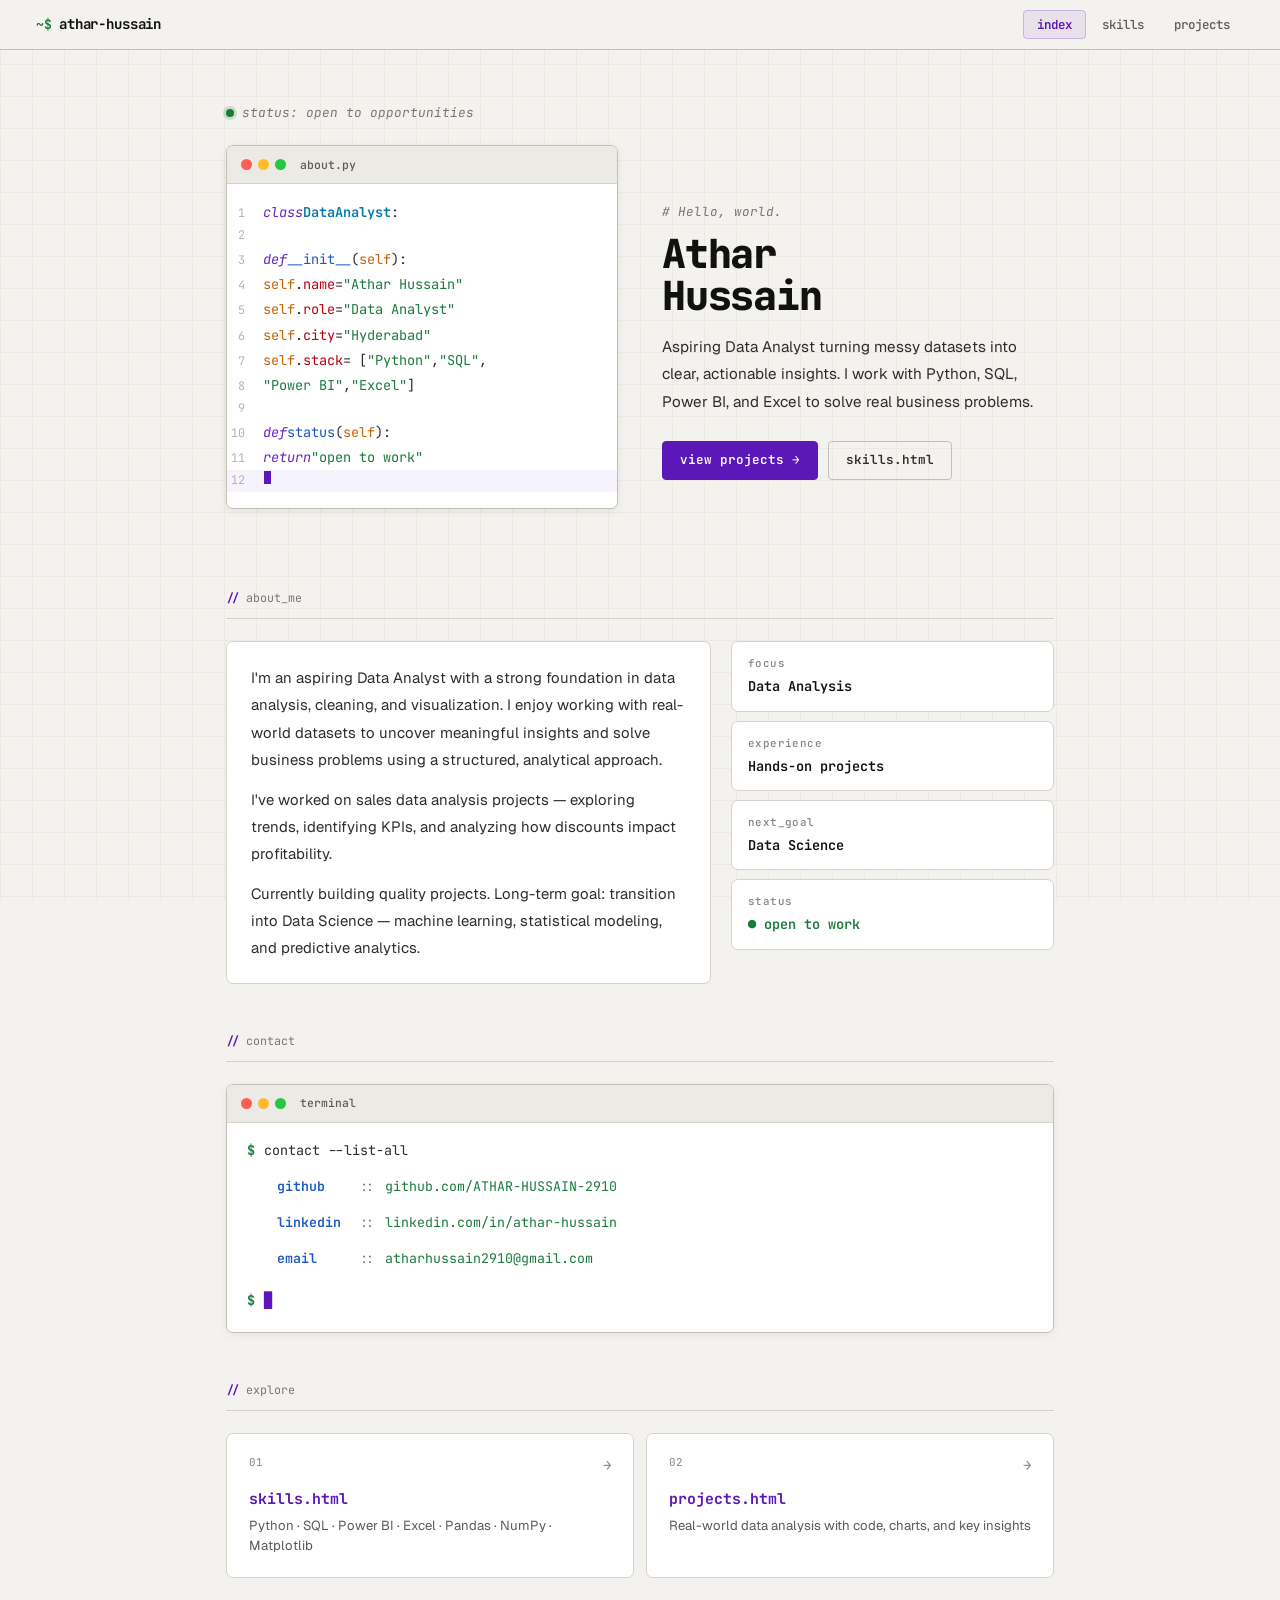
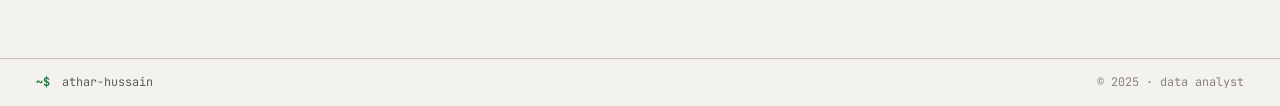
==== index.html @ aadf998a "first commit" ====
<!DOCTYPE html>
<html lang="en">
<head>
    <meta charset="UTF-8">
    <meta name="viewport" content="width=device-width, initial-scale=1.0">
    <title>Athar Hussain | Data Analyst</title>
    <link rel="preconnect" href="https://fonts.googleapis.com">
    <link rel="preconnect" href="https://fonts.gstatic.com" crossorigin>
    <link href="https://fonts.googleapis.com/css2?family=JetBrains+Mono:ital,wght@0,300;0,400;0,500;0,600;0,700;0,800;1,300;1,400;1,500&family=Geist:wght@300;400;500;600&display=swap" rel="stylesheet">
    <link rel="stylesheet" href="style.css">
</head>
<body>

<nav id="main-nav">
    <div class="nav-brand">
        <span class="nav-prompt">~$</span>
        <a href="index.html" class="nav-logo">athar-hussain</a>
    </div>
    <ul id="nav-menu">
        <li><a href="index.html" class="active">index</a></li>
        <li><a href="skills.html">skills</a></li>
        <li><a href="projects.html">projects</a></li>
    </ul>
    <button class="menu-toggle" id="menu-btn" aria-label="Toggle menu">
        <span></span><span></span><span></span>
    </button>
</nav>

<main>
<div class="container">

    <!-- HERO -->
    <section style="margin-bottom:52px;">
        <p class="hero-intro">status: open to opportunities</p>

        <div class="hero-split">

            <!-- Code card -->
            <div class="code-card">
                <div class="cc-bar">
                    <span class="dot r"></span>
                    <span class="dot y"></span>
                    <span class="dot g"></span>
                    <span class="cc-fname">about.py</span>
                </div>
                <div class="cc-body">
                    <div class="cl i0"><span class="ln-num">1</span><span class="kw">class</span> <span class="cls"> DataAnalyst</span><span class="pun">:</span></div>
                    <div class="cl i0"><span class="ln-num">2</span></div>
                    <div class="cl i1"><span class="ln-num">3</span><span class="kw">def</span> <span class="fn"> __init__</span><span class="pun">(</span><span class="num">self</span><span class="pun">):</span></div>
                    <div class="cl i2"><span class="ln-num">4</span><span class="num">self</span><span class="pun">.</span><span class="attr">name</span> <span class="pun">=</span> <span class="str">"Athar Hussain"</span></div>
                    <div class="cl i2"><span class="ln-num">5</span><span class="num">self</span><span class="pun">.</span><span class="attr">role</span> <span class="pun">=</span> <span class="str">"Data Analyst"</span></div>
                    <div class="cl i2"><span class="ln-num">6</span><span class="num">self</span><span class="pun">.</span><span class="attr">city</span> <span class="pun">=</span> <span class="str">"Hyderabad"</span></div>
                    <div class="cl i2"><span class="ln-num">7</span><span class="num">self</span><span class="pun">.</span><span class="attr">stack</span> <span class="pun">= [</span><span class="str">"Python"</span><span class="pun">,</span> <span class="str">"SQL"</span><span class="pun">,</span></div>
                    <div class="cl i3"><span class="ln-num">8</span><span class="str">"Power BI"</span><span class="pun">,</span> <span class="str">"Excel"</span><span class="pun">]</span></div>
                    <div class="cl i0"><span class="ln-num">9</span></div>
                    <div class="cl i1"><span class="ln-num">10</span><span class="kw">def</span> <span class="fn"> status</span><span class="pun">(</span><span class="num">self</span><span class="pun">):</span></div>
                    <div class="cl i2"><span class="ln-num">11</span><span class="kw">return</span> <span class="str">"open to work"</span></div>
                    <div class="cl i2 hi"><span class="ln-num">12</span><span class="cursor"></span></div>
                </div>
            </div>

            <!-- Text side -->
            <div>
                <p class="h-greeting"># Hello, world.</p>
                <h1 class="h-name">Athar<br>Hussain</h1>
                <p class="h-desc">Aspiring Data Analyst turning messy datasets into clear, actionable insights. I work with Python, SQL, Power BI, and Excel to solve real business problems.</p>
                <div class="h-actions">
                    <a href="projects.html" class="btn btn-fill">view projects →</a>
                    <a href="skills.html" class="btn btn-out">skills.html</a>
                </div>
            </div>

        </div>
    </section>

    <!-- ABOUT -->
    <section style="margin-bottom:48px;">
        <div class="sh"><span class="sh-tag">about_me</span></div>
        <div class="about-layout">
            <div class="about-text-block">
                <p>I'm an aspiring Data Analyst with a strong foundation in data analysis, cleaning, and visualization. I enjoy working with real-world datasets to uncover meaningful insights and solve business problems using a structured, analytical approach.</p>
                <p>I've worked on sales data analysis projects — exploring trends, identifying KPIs, and analyzing how discounts impact profitability.</p>
                <p>Currently building quality projects. Long-term goal: transition into Data Science — machine learning, statistical modeling, and predictive analytics.</p>
            </div>
            <div class="stat-col">
                <div class="stat-item">
                    <span class="s-key">focus</span>
                    <span class="s-val">Data Analysis</span>
                </div>
                <div class="stat-item">
                    <span class="s-key">experience</span>
                    <span class="s-val">Hands-on projects</span>
                </div>
                <div class="stat-item">
                    <span class="s-key">next_goal</span>
                    <span class="s-val">Data Science</span>
                </div>
                <div class="stat-item">
                    <span class="s-key">status</span>
                    <span class="s-val s-open">● open to work</span>
                </div>
            </div>
        </div>
    </section>

    <!-- CONTACT -->
    <section style="margin-bottom:48px;">
        <div class="sh"><span class="sh-tag">contact</span></div>
        <div class="term-box">
            <div class="term-bar">
                <span class="dot r"></span>
                <span class="dot y"></span>
                <span class="dot g"></span>
                <span class="term-title">terminal</span>
            </div>
            <div class="term-body">
                <div class="t-row">
                    <span class="tp">$</span>
                    <span class="tc">contact --list-all</span>
                </div>
                <div class="t-out">
                    <a href="https://github.com/ATHAR-HUSSAIN-2910" target="_blank" class="t-link">
                        <span class="tl">github</span>
                        <span class="ts">::</span>
                        <span class="tv">github.com/ATHAR-HUSSAIN-2910</span>
                    </a>
                    <a href="https://www.linkedin.com/in/athar-hussain-139a59351/" target="_blank" class="t-link">
                        <span class="tl">linkedin</span>
                        <span class="ts">::</span>
                        <span class="tv">linkedin.com/in/athar-hussain</span>
                    </a>
                    <a href="mailto:atharhussain2910@gmail.com" class="t-link">
                        <span class="tl">email</span>
                        <span class="ts">::</span>
                        <span class="tv">atharhussain2910@gmail.com</span>
                    </a>
                </div>
                <div class="t-row">
                    <span class="tp">$</span>
                    <span class="t-blink">█</span>
                </div>
            </div>
        </div>
    </section>

    <!-- EXPLORE -->
    <section>
        <div class="sh"><span class="sh-tag">explore</span></div>
        <div class="ex-row">
            <a href="skills.html" class="ex-card">
                <div class="ec-top">
                    <span class="ec-n">01</span>
                    <span class="ec-a">→</span>
                </div>
                <span class="ec-t">skills.html</span>
                <span class="ec-d">Python · SQL · Power BI · Excel · Pandas · NumPy · Matplotlib</span>
            </a>
            <a href="projects.html" class="ex-card">
                <div class="ec-top">
                    <span class="ec-n">02</span>
                    <span class="ec-a">→</span>
                </div>
                <span class="ec-t">projects.html</span>
                <span class="ec-d">Real-world data analysis with code, charts, and key insights</span>
            </a>
        </div>
    </section>

</div>
</main>

<footer>
    <span><span class="fp">~$</span> athar-hussain</span>
    <span class="fr">© 2025 · data analyst</span>
</footer>

<script>
    // Use direct event listeners instead of onclick attribute
    document.getElementById('menu-btn').addEventListener('touchstart', function(e) {
        e.stopPropagation();
        toggleMenu();
    }, { passive: true });

    document.getElementById('menu-btn').addEventListener('click', function(e) {
        e.stopPropagation();
        toggleMenu();
    });

    function toggleMenu() {
        document.getElementById('nav-menu').classList.toggle('open');
    }

    // Close menu when clicking outside
    document.addEventListener('touchstart', function(e) {
        var nav = document.getElementById('main-nav');
        if (!nav.contains(e.target)) {
            document.getElementById('nav-menu').classList.remove('open');
        }
    }, { passive: true });
</script>
</body>
</html>
---- style.css ----
/* ── VARIABLES ──────────────────────────────────────────── */
:root {
    --bg:       #F4F2EE;
    --bg-2:     #ECEAE4;
    --bg-card:  #FFFFFF;
    --border:   #D6D2CA;
    --border-s: #C4BFB6;

    /* Text — much stronger contrast */
    --text:     #111110;
    --text-2:   #2E2D2B;
    --text-3:   #5C5A56;
    --text-dim: #888480;

    /* Syntax — richer, more saturated */
    --kw:       #6923C4;   /* purple  – keywords */
    --fn:       #1A56C4;   /* blue    – functions */
    --cls:      #0077A8;   /* teal    – class names */
    --str:      #1A7A3C;   /* green   – strings */
    --num:      #C4650A;   /* orange  – numbers/self */
    --attr:     #B8000F;   /* red     – attributes */
    --pun:      #2E2D2B;   /* near-black – punctuation */
    --cmt:      #7A7673;   /* medium grey – comments */
    --ln:       #B8B4AE;   /* line numbers */

    --accent:   #5B17B8;
    --accent-2: #1A56C4;
    --green:    #1A7A3C;

    --mono: 'JetBrains Mono', 'Fira Code', monospace;
    --sans: 'Geist', system-ui, sans-serif;

    --r:  7px;
    --r2: 4px;
    --t:  0.18s ease;
}

/* ── RESET ──────────────────────────────────────────────── */
*, *::before, *::after { margin:0; padding:0; box-sizing:border-box; }
html { scroll-behavior:smooth; }

body {
    font-family: var(--mono);
    background: var(--bg);
    color: var(--text);
    font-size: 14px;
    line-height: 1.65;
    -webkit-font-smoothing: antialiased;
}

/* subtle grid background */
body::before {
    content: '';
    position: fixed; inset: 0;
    background-image:
        linear-gradient(var(--border) 1px, transparent 1px),
        linear-gradient(90deg, var(--border) 1px, transparent 1px);
    background-size: 32px 32px;
    opacity: 0.28;
    pointer-events: none; z-index: 0;
}

main { position: relative; z-index: 0; }
nav  { position: sticky; top: 0; z-index: 999; }
footer { position: relative; z-index: 1; }

/* ── NAV ────────────────────────────────────────────────── */
nav {
    display: flex; align-items: center; justify-content: space-between;
    padding: 0 36px; height: 50px;
    background: rgba(244,242,238,0.94);
    backdrop-filter: blur(14px);
    border-bottom: 1px solid var(--border-s);
}

.nav-brand { display:flex; align-items:center; gap:7px; }

.nav-prompt {
    font-family: var(--mono);
    font-size: 0.82rem; font-weight: 600;
    color: var(--green);
}

.nav-logo {
    font-family: var(--mono);
    font-size: 0.88rem; font-weight: 700;
    color: var(--text); text-decoration: none;
    letter-spacing: -0.01em;
}

nav ul { display:flex; list-style:none; gap:2px; }

nav ul li a {
    font-family: var(--mono);
    font-size: 0.78rem; font-weight: 500;
    color: var(--text-3);
    text-decoration: none;
    padding: 5px 13px;
    border-radius: var(--r2);
    border: 1px solid transparent;
    transition: var(--t);
}

nav ul li a:hover {
    color: var(--text);
    background: var(--bg-2);
    border-color: var(--border);
}

nav ul li a.active {
    color: var(--accent);
    background: rgba(91,23,184,0.08);
    border-color: rgba(91,23,184,0.22);
    font-weight: 600;
}

.menu-toggle {
    display: none;
    flex-direction: column;
    gap: 4px;
    cursor: pointer;
    padding: 8px;
    z-index: 1000;
    position: relative;
    -webkit-tap-highlight-color: transparent;
    background: none;
    border: none;
    outline: none;
}
.menu-toggle span { display:block; width:20px; height:1.5px; background:var(--text-2); border-radius:2px; }

/* ── LAYOUT ─────────────────────────────────────────────── */
.container { max-width: 900px; margin:0 auto; padding: 52px 36px 80px; position: relative; z-index: 0; }

/* ── SYNTAX ─────────────────────────────────────────────── */
.kw   { color:var(--kw);  font-style:italic; }
.fn   { color:var(--fn);  }
.cls  { color:var(--cls); font-weight:600; }
.str  { color:var(--str); }
.num  { color:var(--num); }
.attr { color:var(--attr); }
.pun  { color:var(--pun); }
.cmt  { color:var(--cmt); font-style:italic; }
.hash { color:var(--cmt); }

.hero-intro {
    font-size: 0.8rem; color: var(--cmt);
    font-style: italic; margin-bottom: 22px;
    display: flex; align-items: center; gap: 8px;
}

.hero-intro::before {
    content: '';
    display: inline-block; width: 8px; height: 8px;
    border-radius: 50%; background: var(--green);
    box-shadow: 0 0 0 3px rgba(26,122,60,0.18);
    animation: pulse 2s ease infinite;
}

@keyframes pulse {
    0%,100% { box-shadow: 0 0 0 3px rgba(26,122,60,0.18); }
    50%      { box-shadow: 0 0 0 6px rgba(26,122,60,0.06); }
}

/* macOS-style code card */
.code-card {
    background: var(--bg-card);
    border: 1px solid var(--border-s);
    border-radius: var(--r);
    overflow: hidden;
    margin-bottom: 28px;
    box-shadow: 0 2px 8px rgba(0,0,0,0.07);
    max-width: 100%;
    min-width: 0;
    position: relative;
    z-index: 0;
}

.cc-bar {
    display: flex; align-items: center; gap: 6px;
    padding: 9px 14px;
    background: var(--bg-2);
    border-bottom: 1px solid var(--border);
}

.dot { width:11px; height:11px; border-radius:50%; }
.dot.r { background:#FF5F56; }
.dot.y { background:#FFBD2D; }
.dot.g { background:#26C840; }

.cc-fname {
    font-size: 0.72rem; color: var(--text-3);
    margin-left: 8px; font-weight: 500;
}

.cc-body {
    padding: 16px 0;
    font-size: 0.85rem;
    line-height: 1.85;
    overflow: hidden; /* clips any stray overflow, never pushes width */
}

.cl {
    display: flex; align-items: baseline;
    padding: 0 16px 0 0;
    white-space: nowrap; /* desktop: single line */
    overflow: hidden;    /* never pushes parent wider */
}

/* CSS-based indentation — no &nbsp; needed */
.cl.i0 { padding-left: 0; }
.cl.i1 > *:not(.ln-num):first-of-type { margin-left: 16px; }
.cl.i2 > *:not(.ln-num):first-of-type { margin-left: 32px; }
.cl.i3 > *:not(.ln-num):first-of-type { margin-left: 48px; }

.cl:hover { background: rgba(91,23,184,0.03); }
.cl.hi    { background: rgba(91,23,184,0.05); }

.ln-num {
    display: inline-block;
    width: 36px; text-align: right;
    color: var(--ln); font-size: 0.74rem;
    user-select: none; padding-right: 18px;
    flex-shrink: 0;
}

.cursor {
    display:inline-block; width:7px; height:13px;
    background: var(--accent);
    animation: blink 1.1s step-end infinite;
    vertical-align: middle; margin-left: 1px;
}

@keyframes blink { 0%,100%{opacity:1;} 50%{opacity:0;} }

/* hero right text */
.hero-split {
    display: grid;
    grid-template-columns: 1fr 1fr;
    gap: 44px; align-items: center;
    margin-bottom: 0;
}

.h-greeting {
    font-size: 0.79rem; color: var(--cmt);
    margin-bottom: 10px; font-style: italic;
}

.h-name {
    font-family: var(--mono);
    font-size: 2.5rem; font-weight: 800;
    line-height: 1.05; letter-spacing: -0.03em;
    color: var(--text);
    margin-bottom: 16px;
}

.h-desc {
    font-family: var(--sans);
    font-size: 0.95rem; color: var(--text-2);
    line-height: 1.8; margin-bottom: 26px;
    font-weight: 400;
}

.h-actions { display:flex; gap:10px; flex-wrap:wrap; }

.btn {
    font-family: var(--mono);
    font-size: 0.79rem; font-weight: 600;
    padding: 8px 17px;
    border-radius: var(--r2);
    text-decoration: none;
    border: 1px solid;
    transition: var(--t);
    display:inline-block;
}

.btn-fill {
    background: var(--accent); color:#fff;
    border-color: var(--accent);
}
.btn-fill:hover { background:#4A10A0; border-color:#4A10A0; }

.btn-out {
    background: transparent; color: var(--text-2);
    border-color: var(--border-s);
}
.btn-out:hover { background: var(--bg-2); border-color: var(--border-s); color: var(--text); }

/* ── SECTION HEAD ───────────────────────────────────────── */
.sh { margin-bottom: 22px; border-bottom: 1px solid var(--border); padding-bottom: 10px; }
.sh-tag {
    font-size: 0.73rem; color: var(--cmt);
    display: flex; align-items: center; gap: 6px;
}
.sh-tag::before { content:'//'; color: var(--accent); font-weight: 700; }

/* ── ABOUT ──────────────────────────────────────────────── */
.about-layout {
    display: grid; grid-template-columns: 1.5fr 1fr;
    gap: 20px; align-items: start;
}

.about-text-block {
    background: var(--bg-card);
    border: 1px solid var(--border);
    border-radius: var(--r);
    padding: 22px 24px;
}

.about-text-block p {
    font-family: var(--sans);
    font-size: 0.93rem; color: var(--text-2);
    line-height: 1.82; margin-bottom: 13px;
    font-weight: 400;
}
.about-text-block p:last-child { margin-bottom: 0; }

.stat-col { display:flex; flex-direction:column; gap:9px; }

.stat-item {
    background: var(--bg-card);
    border: 1px solid var(--border);
    border-radius: var(--r);
    padding: 13px 16px;
    display: flex; flex-direction: column; gap: 2px;
}

.s-key {
    font-size: 0.68rem; color: var(--text-dim);
    font-weight: 500; letter-spacing: 0.04em;
}

.s-val {
    font-family: var(--mono);
    font-size: 0.85rem; color: var(--text); font-weight: 600;
}

.s-open { color: var(--green) !important; }

/* ── TERMINAL / CONTACT ─────────────────────────────────── */
.term-box {
    background: var(--bg-card);
    border: 1px solid var(--border-s);
    border-radius: var(--r);
    overflow: hidden;
    max-width: 100%;
    box-shadow: 0 2px 8px rgba(0,0,0,0.06);
}

.term-bar {
    display:flex; align-items:center; gap:6px;
    padding: 9px 14px;
    background: var(--bg-2);
    border-bottom: 1px solid var(--border);
}

.term-title { font-size:0.71rem; color:var(--text-3); margin-left:8px; font-weight:500; }

.term-body { padding: 16px 20px; }

.t-row {
    display:flex; align-items:center; gap:9px;
    font-size: 0.84rem; margin-bottom: 5px;
}

.tp { color:var(--green); font-weight:700; }
.tc { color:var(--text-2); }

.t-out {
    margin: 10px 0 14px 22px;
    display: flex; flex-direction:column; gap:4px;
}

.t-link {
    display: flex; align-items: center; gap: 10px;
    text-decoration: none; color: var(--text-2);
    padding: 5px 8px; border-radius: var(--r2);
    font-size: 0.83rem; transition: var(--t);
}
.t-link:hover { background: rgba(91,23,184,0.06); }

.tl  { color: var(--fn); font-weight: 600; min-width: 72px; }
.ts  { color: var(--text-dim); }
.tv  { color: var(--str); }
.t-link:hover .tv { color: var(--accent); text-decoration: underline; }

.t-blink { color:var(--accent); animation: blink 1.1s step-end infinite; font-weight:700; }

/* ── EXPLORE CARDS ──────────────────────────────────────── */
.ex-row { display:grid; grid-template-columns:1fr 1fr; gap:12px; }

.ex-card {
    display:flex; flex-direction:column; gap:5px;
    padding: 20px 22px;
    background: var(--bg-card);
    border: 1px solid var(--border);
    border-radius: var(--r);
    text-decoration: none; color: var(--text);
    transition: var(--t);
}

.ex-card:hover {
    border-color: rgba(91,23,184,0.4);
    background: rgba(91,23,184,0.03);
    box-shadow: 0 2px 8px rgba(91,23,184,0.08);
}

.ec-top { display:flex; justify-content:space-between; margin-bottom:4px; }
.ec-n { font-size:0.68rem; color:var(--text-dim); }
.ec-a { font-size:0.88rem; color:var(--text-dim); transition:var(--t); }
.ex-card:hover .ec-a { color:var(--accent); transform:translateX(3px); display:inline-block; }
.ec-t { font-family:var(--mono); font-size:0.93rem; font-weight:700; color:var(--accent); }
.ec-d { font-family:var(--sans); font-size:0.82rem; color:var(--text-3); line-height:1.55; }

/* ── PAGE HEADER ────────────────────────────────────────── */
.ph { margin-bottom: 0; }

.ph-pre {
    font-size:0.78rem; color:var(--cmt);
    margin-bottom: 10px; font-style:italic;
}

.ph-title {
    font-family:var(--mono);
    font-size:1.9rem; font-weight:800;
    letter-spacing:-0.025em; color:var(--text);
    margin-bottom: 8px;
}

.ph-sub {
    font-family:var(--sans);
    font-size:0.93rem; color:var(--text-2);
    line-height:1.72; max-width:500px; font-weight:400;
}

/* ── SKILLS ─────────────────────────────────────────────── */
.sg { margin-bottom: 32px; }

.sg-label {
    font-size:0.73rem; color:var(--cmt);
    font-style:italic; margin-bottom:12px;
    padding-left:2px;
}

.sk-grid { display:grid; grid-template-columns:1fr 1fr; gap:11px; }

.sk-card {
    background: var(--bg-card);
    border: 1px solid var(--border);
    border-radius: var(--r);
    padding: 19px 21px;
    transition: var(--t);
    border-left: 3px solid transparent;
}

.sk-card:hover {
    border-left-color: var(--accent);
    box-shadow: 0 2px 10px rgba(0,0,0,0.07);
}

.sk-head {
    display:flex; align-items:center;
    justify-content:space-between; margin-bottom:9px;
}

.sk-name {
    font-family:var(--mono);
    font-size:0.94rem; font-weight:700; color:var(--text);
}

.sk-badge {
    font-family:var(--mono); font-size:0.63rem;
    padding: 2px 8px; border-radius: 3px;
    background: rgba(91,23,184,0.08);
    color: var(--accent);
    border: 1px solid rgba(91,23,184,0.18);
    font-weight:600;
}

.sk-desc {
    font-family:var(--sans);
    font-size:0.86rem; color:var(--text-2);
    line-height:1.75; margin-bottom:14px; font-weight:400;
}

.sk-bar-row {
    display:flex; align-items:center; gap:9px; margin-bottom:10px;
}

.sk-bar-bg {
    flex:1; height:3px;
    background: var(--bg-2); border-radius:2px; overflow:hidden;
    border: 1px solid var(--border);
}

.sk-bar-fill {
    height:100%; width:0;
    background: var(--accent); border-radius:2px;
    transition: width 1.1s cubic-bezier(.4,0,.2,1);
}

.sk-bar-fill.go { width: var(--w); }

.sk-pct {
    font-family:var(--mono); font-size:0.7rem;
    color:var(--text-3); min-width:28px; font-weight:600;
}

.sk-tags { display:flex; flex-wrap:wrap; gap:5px; }

.sk-tag {
    font-family:var(--mono); font-size:0.67rem;
    color:var(--text-3); padding: 2px 8px;
    border: 1px solid var(--border); border-radius:3px;
    background:var(--bg-2);
}

/* ── PROJECT CARD ───────────────────────────────────────── */
.pj-card {
    background: var(--bg-card);
    border: 1px solid var(--border-s);
    border-radius: var(--r);
    overflow: hidden; margin-bottom:18px;
}

.pj-top {
    padding: 26px 28px 20px;
    border-bottom: 1px solid var(--border);
}

.pj-meta {
    display:flex; align-items:center; gap:9px; margin-bottom:10px;
}

.pj-num { font-size:0.68rem; color:var(--text-dim); letter-spacing:.08em; }

.pj-badge {
    font-family:var(--mono); font-size:0.62rem; font-weight:600;
    padding: 2px 8px; border-radius:3px;
    background: rgba(26,122,60,0.1); color:var(--green);
    border: 1px solid rgba(26,122,60,0.22);
}

.pj-badge.soon {
    background: var(--bg-2); color:var(--text-dim);
    border-color: var(--border);
}

.pj-title {
    font-family:var(--mono);
    font-size:1.5rem; font-weight:800;
    color:var(--text); letter-spacing:-0.02em;
    margin-bottom:14px;
}

.pj-ext { color:var(--cmt); font-weight:400; }

.pj-tags { display:flex; flex-wrap:wrap; gap:6px; }

.pj-tag {
    font-family:var(--mono); font-size:0.7rem;
    color:var(--text-2); padding:3px 10px;
    border:1px solid var(--border); border-radius:3px;
    background:var(--bg-2); font-weight:500;
}

.pj-body { padding: 0 28px 26px; }

.pj-sec { padding-top:22px; }

.pj-sec-lbl {
    display:block; font-family:var(--mono);
    font-size:0.73rem; color:var(--cmt);
    margin-bottom:9px; font-style:italic;
}

.pj-sec > p {
    font-family:var(--sans);
    font-size:0.91rem; color:var(--text-2);
    line-height:1.82; font-weight:400;
}

/* insights dict */
.dict-block {
    background: var(--bg-2);
    border: 1px solid var(--border);
    border-radius: var(--r2);
    padding: 13px 17px;
    font-family:var(--mono); font-size:0.82rem; line-height:2;
}

.di { display:block; }
.di.ind { padding-left:20px; }

.gh-btn {
    display:inline-flex; align-items:center; gap:8px;
    font-family:var(--mono); font-size:0.8rem; font-weight:700;
    padding:9px 17px;
    background:var(--text); color:var(--bg);
    text-decoration:none; border-radius:var(--r2);
    transition:var(--t); border:1px solid var(--text);
}
.gh-btn:hover { background:var(--accent); border-color:var(--accent); }

/* screenshots */
.shots {
    display: grid;
    grid-template-columns: repeat(3, 1fr);
    gap: 11px;
}

.shot {
    border:1px solid var(--border); border-radius:var(--r2);
    overflow:hidden; background:var(--bg-card);
    transition: var(--t);
}
.shot:hover { box-shadow: 0 3px 12px rgba(0,0,0,0.09); border-color: var(--border-s); }

.shot-img-wrap {
    width:100%; aspect-ratio:4/3;
    background:var(--bg-2); overflow:hidden;
}

.shot-img-wrap img {
    width:100%; height:100%; object-fit:cover;
    transition: transform 0.4s ease;
}
.shot:hover .shot-img-wrap img { transform:scale(1.04); }

.shot-cap { padding:9px 11px; border-top:1px solid var(--border); }

.shot-name {
    display:block; font-family:var(--mono);
    font-size:0.7rem; color:var(--fn); margin-bottom:2px; font-weight:600;
}

.shot-txt {
    display:block; font-family:var(--sans);
    font-size:0.78rem; color:var(--text-3); line-height:1.5;
}

/* upcoming */
.up-block {
    background:var(--bg-card); border:1px solid var(--border);
    border-radius:var(--r); padding:20px 24px;
}

.up-lbl {
    display:block; font-family:var(--mono);
    font-size:0.73rem; color:var(--cmt);
    font-style:italic; margin-bottom:12px;
}

.up-row {
    display:flex; align-items:center; gap:16px;
    font-family:var(--mono); font-size:0.83rem;
    padding:9px 0; border-bottom:1px solid var(--border);
}
.up-row:last-child { border-bottom:none; }

.ur-n { color:var(--text-dim); font-size:0.69rem; min-width:20px; }
.ur-t { color:var(--text-2); flex:1; font-weight:600; }
.ur-s { color:var(--cmt); font-size:0.73rem; font-style:italic; }

/* ── FOOTER ─────────────────────────────────────────────── */
footer {
    border-top:1px solid var(--border-s);
    padding:14px 36px;
    display:flex; justify-content:space-between; align-items:center;
    font-family:var(--mono); font-size:0.74rem; color:var(--text-3);
    position:relative; z-index:1;
}

.fp { color:var(--green); margin-right:5px; font-weight:700; }
.fr { color:var(--text-dim); }

/* ── RESPONSIVE BREAKPOINTS ─────────────────────────────── */

/* ── TABLET (740px – 900px) ─────────────────────────────── */
@media (max-width: 900px) {
    .h-name { font-size: 2.2rem; }
    .shots { grid-template-columns: repeat(2, 1fr); }
    .sk-grid { grid-template-columns: repeat(2, 1fr); }
    .about-layout { gap: 14px; }
}

/* ── MOBILE (≤ 740px) ───────────────────────────────────── */
@media (max-width: 740px) {
    nav { padding: 0 16px; }
    .menu-toggle { display: flex; }

    nav ul {
        display: none;
        position: absolute; top: 50px; left: 0; right: 0;
        flex-direction: column;
        background: rgba(244,242,238,0.98);
        backdrop-filter: blur(12px);
        border-bottom: 1px solid var(--border-s);
        padding: 10px 16px; gap: 3px;
        z-index: 200;
    }
    nav ul.open { display: flex; }
    nav ul li a { display: block; padding: 8px 12px; }

    .container { padding: 28px 16px 56px; }

    .hero-split {
        grid-template-columns: 1fr;
        gap: 22px;
    }

    .cc-body   { font-size: 0.76rem; }
    .ln-num    { width: 28px; padding-right: 12px; font-size: 0.68rem; }

    .h-name    { font-size: 1.9rem; }
    .h-desc    { font-size: 0.88rem; }
    .h-actions { flex-direction: column; gap: 8px; }
    .btn       { text-align: center; }

    .about-layout { grid-template-columns: 1fr; }
    .stat-col  { flex-direction: row; flex-wrap: wrap; gap: 8px; }
    .stat-item { flex: 1; min-width: 140px; }

    .t-link    { flex-wrap: wrap; gap: 4px; }
    .tl        { min-width: unset; }
    .tv        { word-break: break-all; font-size: 0.78rem; }

    .ex-row    { grid-template-columns: 1fr; }
    .sk-grid   { grid-template-columns: 1fr; }
    .shots     { grid-template-columns: 1fr; }

    .pj-top,
    .pj-body   { padding-left: 16px; padding-right: 16px; }
    .pj-title  { font-size: 1.25rem; }
    .dict-block { font-size: 0.76rem; overflow-x: auto; }

    .up-row    { flex-wrap: wrap; gap: 6px; }
    .ur-s      { width: 100%; padding-left: 28px; }

    .ph-title  { font-size: 1.6rem; }

    footer {
        flex-direction: column;
        gap: 4px;
        text-align: center;
        padding: 12px 16px;
    }
}

/* ── SMALL PHONES (≤ 400px) ─────────────────────────────── */
@media (max-width: 400px) {
    .h-name    { font-size: 1.6rem; }
    .cc-body   { font-size: 0.7rem; }
    .stat-item { min-width: 100%; }
    .ph-title  { font-size: 1.4rem; }
    .pj-title  { font-size: 1.1rem; }
}
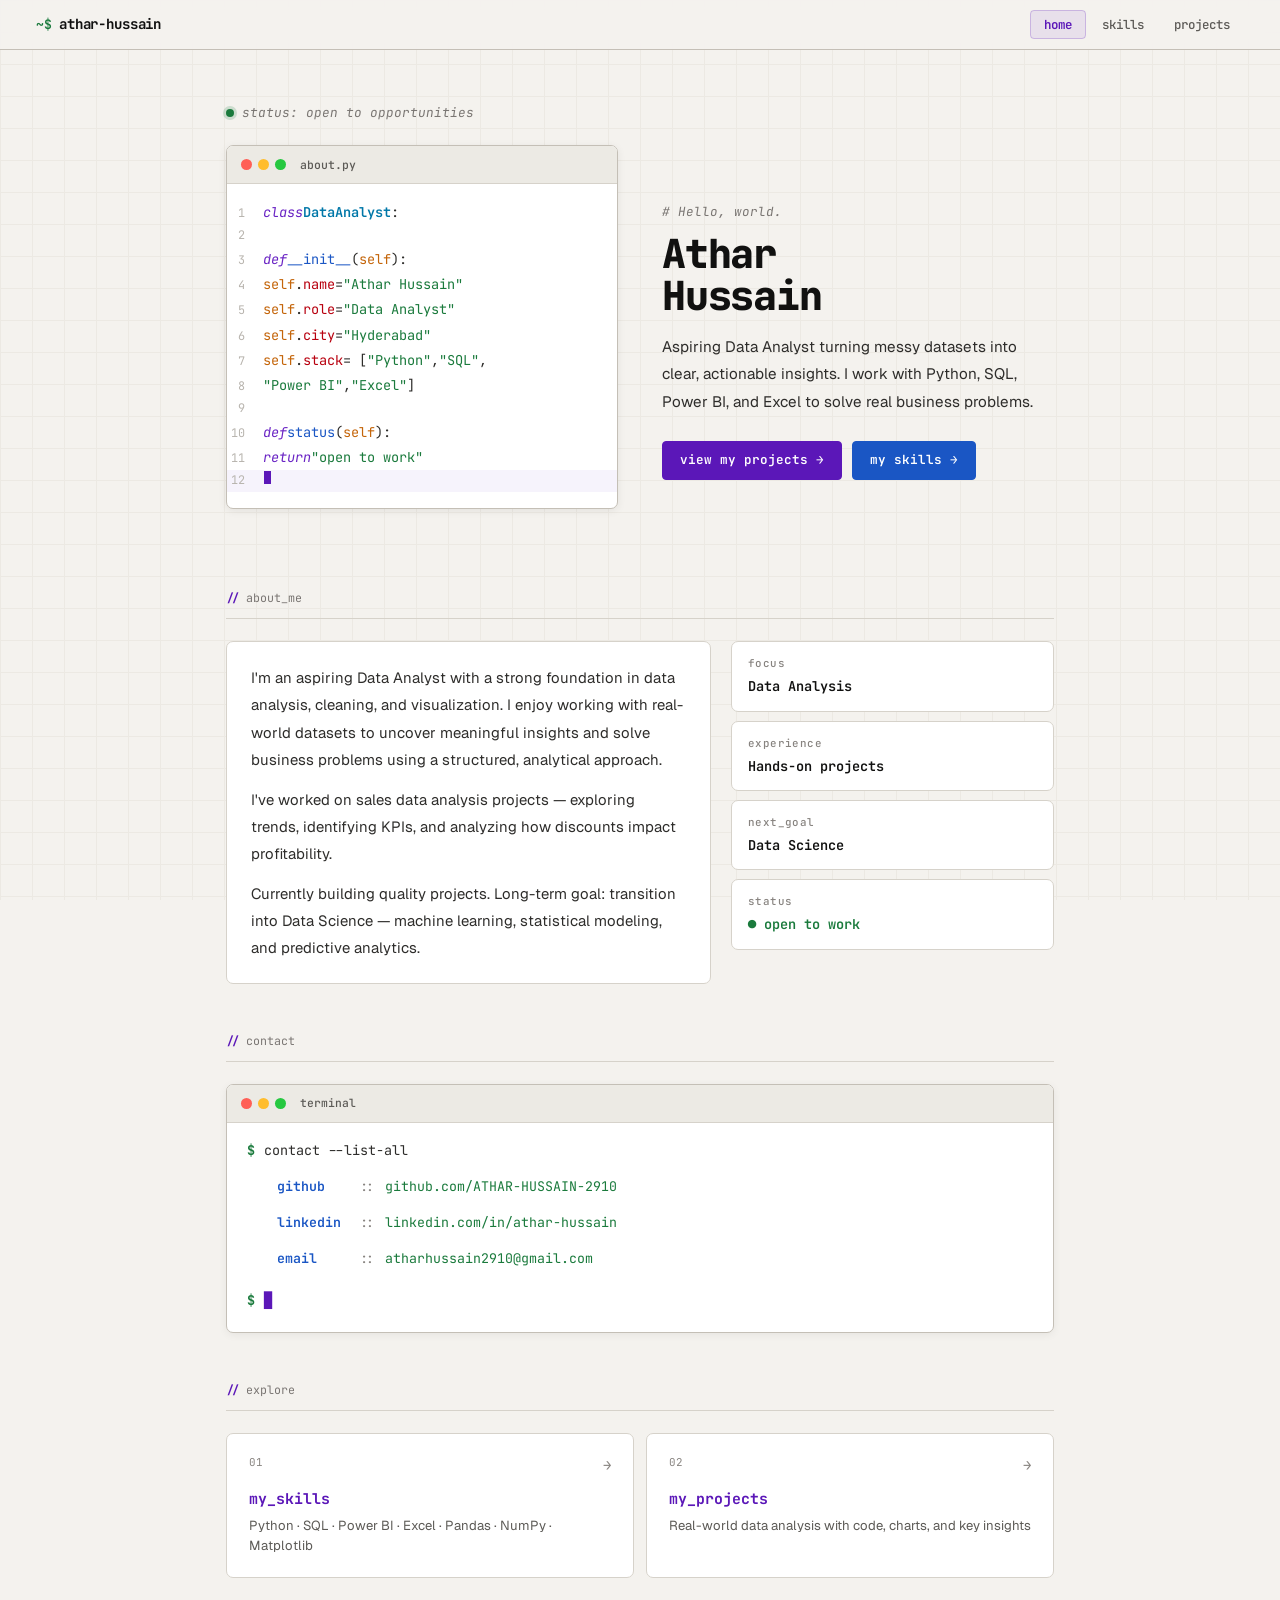
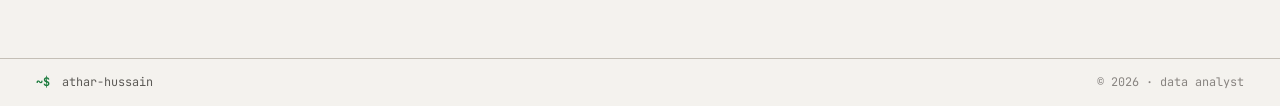
==== commit af509a94: "updated html and css" ====
--- a/index.html
+++ b/index.html
@@ -17,7 +17,7 @@
         <a href="index.html" class="nav-logo">athar-hussain</a>
     </div>
     <ul id="nav-menu">
-        <li><a href="index.html" class="active">index</a></li>
+        <li><a href="index.html" class="active">home</a></li>
         <li><a href="skills.html">skills</a></li>
         <li><a href="projects.html">projects</a></li>
     </ul>
@@ -29,13 +29,9 @@
 <main>
 <div class="container">
 
-    <!-- HERO -->
     <section style="margin-bottom:52px;">
         <p class="hero-intro">status: open to opportunities</p>
-
         <div class="hero-split">
-
-            <!-- Code card -->
             <div class="code-card">
                 <div class="cc-bar">
                     <span class="dot r"></span>
@@ -44,43 +40,39 @@
                     <span class="cc-fname">about.py</span>
                 </div>
                 <div class="cc-body">
-                    <div class="cl i0"><span class="ln-num">1</span><span class="kw">class</span> <span class="cls"> DataAnalyst</span><span class="pun">:</span></div>
+                    <div class="cl i0"><span class="ln-num">1</span><span class="kw">class</span><span class="cls"> DataAnalyst</span><span class="pun">:</span></div>
                     <div class="cl i0"><span class="ln-num">2</span></div>
-                    <div class="cl i1"><span class="ln-num">3</span><span class="kw">def</span> <span class="fn"> __init__</span><span class="pun">(</span><span class="num">self</span><span class="pun">):</span></div>
+                    <div class="cl i1"><span class="ln-num">3</span><span class="kw">def</span><span class="fn"> __init__</span><span class="pun">(</span><span class="num">self</span><span class="pun">):</span></div>
                     <div class="cl i2"><span class="ln-num">4</span><span class="num">self</span><span class="pun">.</span><span class="attr">name</span> <span class="pun">=</span> <span class="str">"Athar Hussain"</span></div>
                     <div class="cl i2"><span class="ln-num">5</span><span class="num">self</span><span class="pun">.</span><span class="attr">role</span> <span class="pun">=</span> <span class="str">"Data Analyst"</span></div>
                     <div class="cl i2"><span class="ln-num">6</span><span class="num">self</span><span class="pun">.</span><span class="attr">city</span> <span class="pun">=</span> <span class="str">"Hyderabad"</span></div>
                     <div class="cl i2"><span class="ln-num">7</span><span class="num">self</span><span class="pun">.</span><span class="attr">stack</span> <span class="pun">= [</span><span class="str">"Python"</span><span class="pun">,</span> <span class="str">"SQL"</span><span class="pun">,</span></div>
                     <div class="cl i3"><span class="ln-num">8</span><span class="str">"Power BI"</span><span class="pun">,</span> <span class="str">"Excel"</span><span class="pun">]</span></div>
                     <div class="cl i0"><span class="ln-num">9</span></div>
-                    <div class="cl i1"><span class="ln-num">10</span><span class="kw">def</span> <span class="fn"> status</span><span class="pun">(</span><span class="num">self</span><span class="pun">):</span></div>
+                    <div class="cl i1"><span class="ln-num">10</span><span class="kw">def</span><span class="fn"> status</span><span class="pun">(</span><span class="num">self</span><span class="pun">):</span></div>
                     <div class="cl i2"><span class="ln-num">11</span><span class="kw">return</span> <span class="str">"open to work"</span></div>
                     <div class="cl i2 hi"><span class="ln-num">12</span><span class="cursor"></span></div>
                 </div>
             </div>
-
-            <!-- Text side -->
             <div>
                 <p class="h-greeting"># Hello, world.</p>
                 <h1 class="h-name">Athar<br>Hussain</h1>
                 <p class="h-desc">Aspiring Data Analyst turning messy datasets into clear, actionable insights. I work with Python, SQL, Power BI, and Excel to solve real business problems.</p>
                 <div class="h-actions">
-                    <a href="projects.html" class="btn btn-fill">view projects →</a>
-                    <a href="skills.html" class="btn btn-out">skills.html</a>
+                    <a href="projects.html" class="btn btn-fill">view my projects &rarr;</a>
+                    <a href="skills.html" class="btn btn-out">my skills &rarr;</a>
                 </div>
             </div>
-
         </div>
     </section>
 
-    <!-- ABOUT -->
     <section style="margin-bottom:48px;">
         <div class="sh"><span class="sh-tag">about_me</span></div>
         <div class="about-layout">
             <div class="about-text-block">
                 <p>I'm an aspiring Data Analyst with a strong foundation in data analysis, cleaning, and visualization. I enjoy working with real-world datasets to uncover meaningful insights and solve business problems using a structured, analytical approach.</p>
-                <p>I've worked on sales data analysis projects — exploring trends, identifying KPIs, and analyzing how discounts impact profitability.</p>
-                <p>Currently building quality projects. Long-term goal: transition into Data Science — machine learning, statistical modeling, and predictive analytics.</p>
+                <p>I've worked on sales data analysis projects &mdash; exploring trends, identifying KPIs, and analyzing how discounts impact profitability.</p>
+                <p>Currently building quality projects. Long-term goal: transition into Data Science &mdash; machine learning, statistical modeling, and predictive analytics.</p>
             </div>
             <div class="stat-col">
                 <div class="stat-item">
@@ -97,13 +89,12 @@
                 </div>
                 <div class="stat-item">
                     <span class="s-key">status</span>
-                    <span class="s-val s-open">● open to work</span>
+                    <span class="s-val s-open">&#9679; open to work</span>
                 </div>
             </div>
         </div>
     </section>
 
-    <!-- CONTACT -->
     <section style="margin-bottom:48px;">
         <div class="sh"><span class="sh-tag">contact</span></div>
         <div class="term-box">
@@ -137,30 +128,29 @@
                 </div>
                 <div class="t-row">
                     <span class="tp">$</span>
-                    <span class="t-blink">█</span>
+                    <span class="t-blink">&#9608;</span>
                 </div>
             </div>
         </div>
     </section>
 
-    <!-- EXPLORE -->
     <section>
         <div class="sh"><span class="sh-tag">explore</span></div>
         <div class="ex-row">
             <a href="skills.html" class="ex-card">
                 <div class="ec-top">
                     <span class="ec-n">01</span>
-                    <span class="ec-a">→</span>
+                    <span class="ec-a">&rarr;</span>
                 </div>
-                <span class="ec-t">skills.html</span>
-                <span class="ec-d">Python · SQL · Power BI · Excel · Pandas · NumPy · Matplotlib</span>
+                <span class="ec-t">my_skills</span>
+                <span class="ec-d">Python &middot; SQL &middot; Power BI &middot; Excel &middot; Pandas &middot; NumPy &middot; Matplotlib</span>
             </a>
             <a href="projects.html" class="ex-card">
                 <div class="ec-top">
                     <span class="ec-n">02</span>
-                    <span class="ec-a">→</span>
+                    <span class="ec-a">&rarr;</span>
                 </div>
-                <span class="ec-t">projects.html</span>
+                <span class="ec-t">my_projects</span>
                 <span class="ec-d">Real-world data analysis with code, charts, and key insights</span>
             </a>
         </div>
@@ -171,32 +161,24 @@
 
 <footer>
     <span><span class="fp">~$</span> athar-hussain</span>
-    <span class="fr">© 2025 · data analyst</span>
+    <span class="fr">&copy; 2026 &middot; data analyst</span>
 </footer>
 
 <script>
-    // Use direct event listeners instead of onclick attribute
-    document.getElementById('menu-btn').addEventListener('touchstart', function(e) {
-        e.stopPropagation();
-        toggleMenu();
-    }, { passive: true });
+function toggleMenu() {
+    var menu = document.getElementById('nav-menu');
+    if (menu.classList.contains('open')) {
+        menu.classList.remove('open');
+    } else {
+        menu.classList.add('open');
+    }
+}
 
-    document.getElementById('menu-btn').addEventListener('click', function(e) {
-        e.stopPropagation();
-        toggleMenu();
-    });
+document.getElementById('menu-btn').addEventListener('click', function(e) {
+    e.stopPropagation();
+    toggleMenu();
+});
+</script>
 
-    function toggleMenu() {
-        document.getElementById('nav-menu').classList.toggle('open');
-    }
-
-    // Close menu when clicking outside
-    document.addEventListener('touchstart', function(e) {
-        var nav = document.getElementById('main-nav');
-        if (!nav.contains(e.target)) {
-            document.getElementById('nav-menu').classList.remove('open');
-        }
-    }, { passive: true });
-</script>
 </body>
 </html>
--- a/style.css
+++ b/style.css
@@ -281,10 +281,11 @@
 .btn-fill:hover { background:#4A10A0; border-color:#4A10A0; }
 
 .btn-out {
-    background: transparent; color: var(--text-2);
-    border-color: var(--border-s);
-}
-.btn-out:hover { background: var(--bg-2); border-color: var(--border-s); color: var(--text); }
+    background: var(--fn);
+    color: #fff;
+    border-color: var(--fn);
+}
+.btn-out:hover { background: #1440A0; border-color: #1440A0; color: #fff; }
 
 /* ── SECTION HEAD ───────────────────────────────────────── */
 .sh { margin-bottom: 22px; border-bottom: 1px solid var(--border); padding-bottom: 10px; }
@@ -704,11 +705,15 @@
 
     .container { padding: 28px 16px 56px; }
 
+    /* hero: text first, code card below */
     .hero-split {
         grid-template-columns: 1fr;
         gap: 22px;
+        display: flex;
+        flex-direction: column-reverse;
     }
 
+    .code-card { display: block; }
     .cc-body   { font-size: 0.76rem; }
     .ln-num    { width: 28px; padding-right: 12px; font-size: 0.68rem; }
 
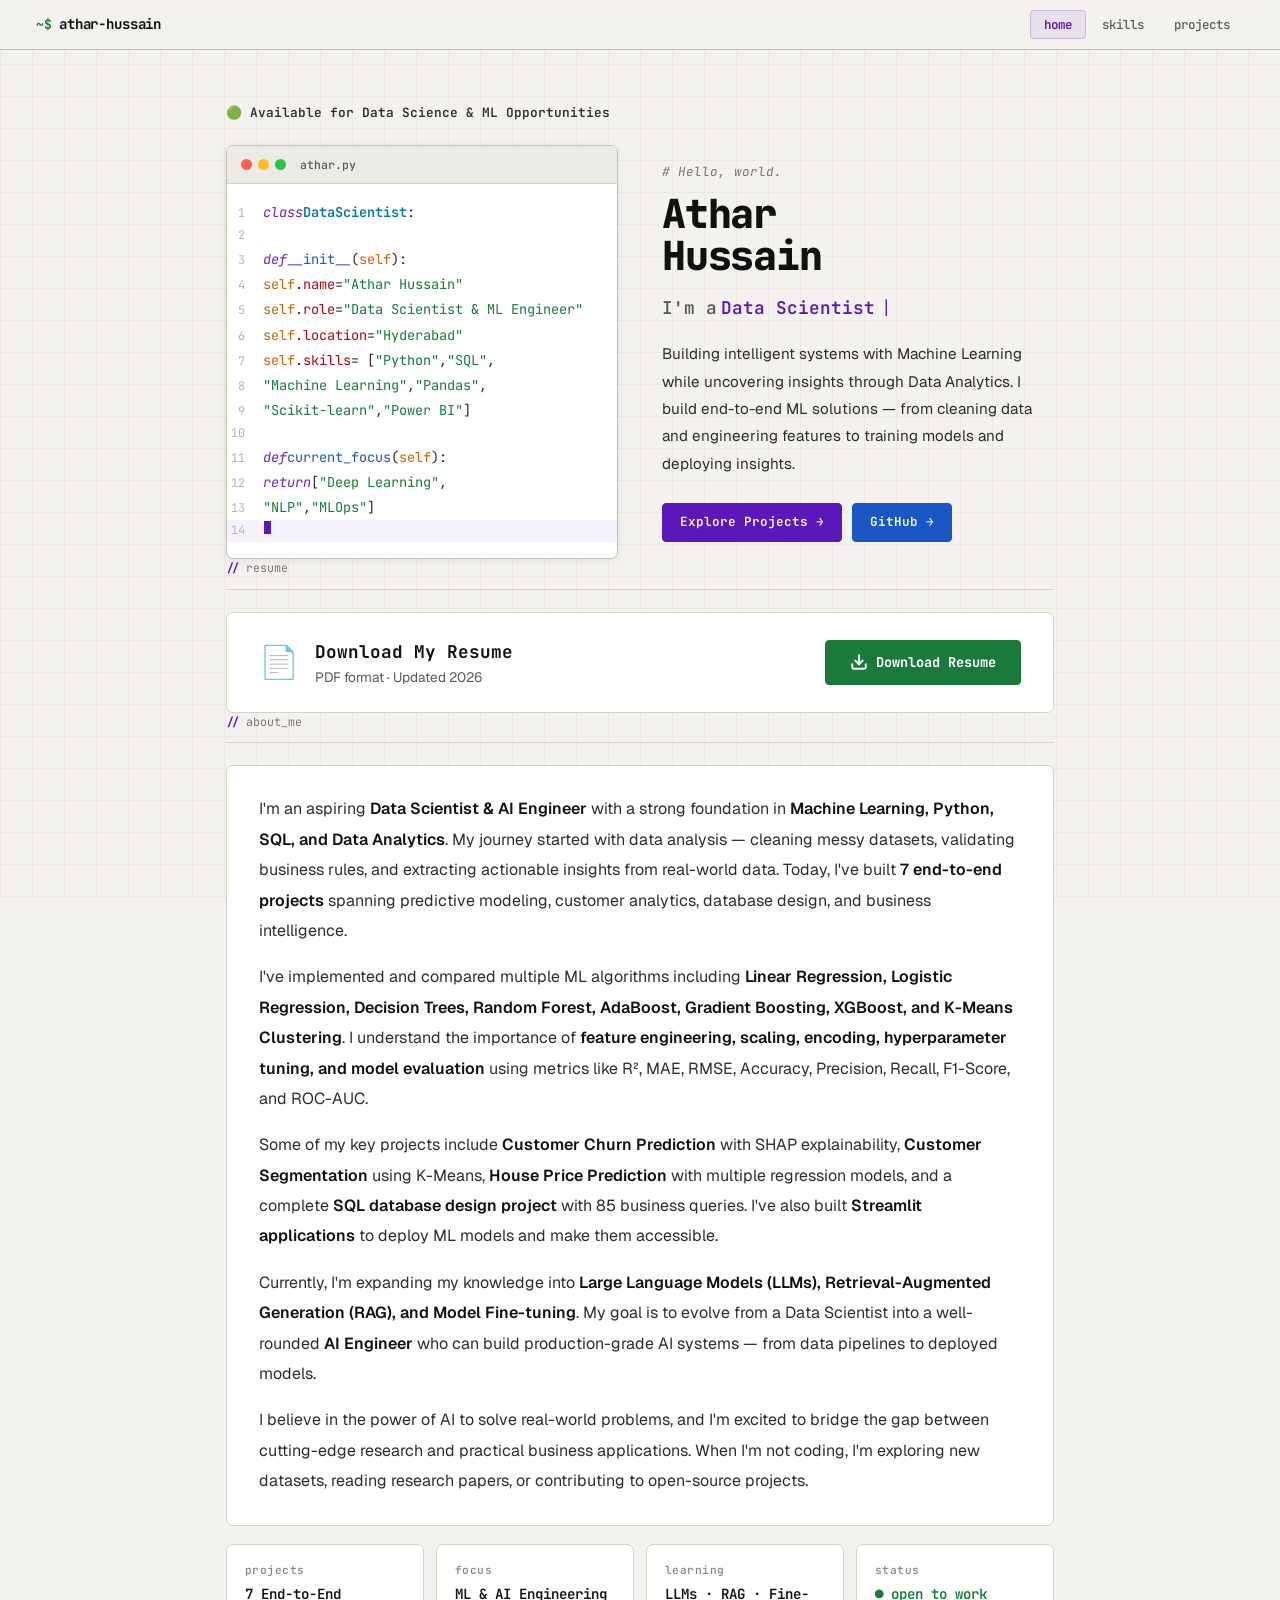
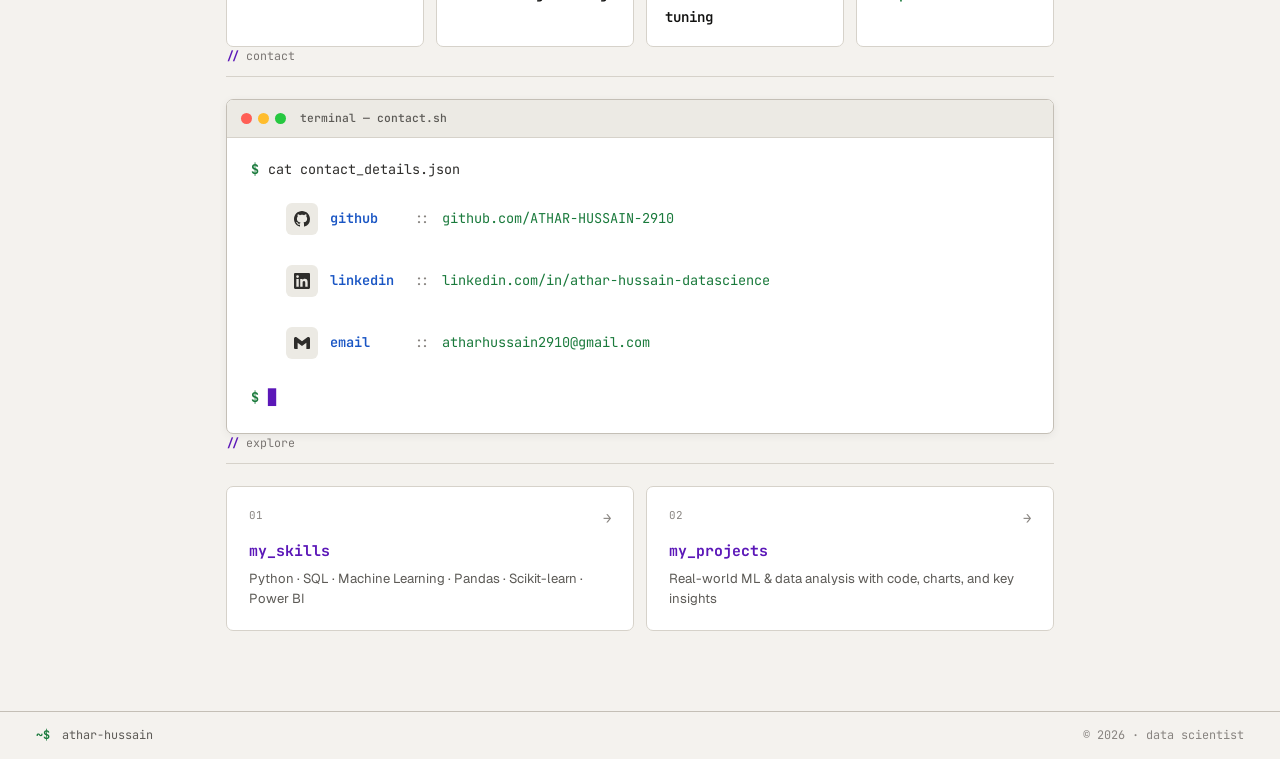
==== commit 11a1ff5a: "Updated website with resume and new projects" ====
--- a/index.html
+++ b/index.html
@@ -3,7 +3,7 @@
 <head>
     <meta charset="UTF-8">
     <meta name="viewport" content="width=device-width, initial-scale=1.0">
-    <title>Athar Hussain | Data Analyst</title>
+    <title>Athar Hussain | Data Scientist</title>
     <link rel="preconnect" href="https://fonts.googleapis.com">
     <link rel="preconnect" href="https://fonts.gstatic.com" crossorigin>
     <link href="https://fonts.googleapis.com/css2?family=JetBrains+Mono:ital,wght@0,300;0,400;0,500;0,600;0,700;0,800;1,300;1,400;1,500&family=Geist:wght@300;400;500;600&display=swap" rel="stylesheet">
@@ -21,106 +21,153 @@
         <li><a href="skills.html">skills</a></li>
         <li><a href="projects.html">projects</a></li>
     </ul>
-    <button class="menu-toggle" id="menu-btn" aria-label="Toggle menu">
-        <span></span><span></span><span></span>
-    </button>
 </nav>
 
 <main>
 <div class="container">
 
-    <section style="margin-bottom:52px;">
-        <p class="hero-intro">status: open to opportunities</p>
+    <!-- HERO SECTION -->
+    <section class="hero-section">
+        <p class="hero-intro">🟢 Available for Data Science & ML Opportunities</p>
         <div class="hero-split">
+            <!-- CODE CARD -->
             <div class="code-card">
                 <div class="cc-bar">
                     <span class="dot r"></span>
                     <span class="dot y"></span>
                     <span class="dot g"></span>
-                    <span class="cc-fname">about.py</span>
+                    <span class="cc-fname">athar.py</span>
                 </div>
                 <div class="cc-body">
-                    <div class="cl i0"><span class="ln-num">1</span><span class="kw">class</span><span class="cls"> DataAnalyst</span><span class="pun">:</span></div>
+                    <div class="cl i0"><span class="ln-num">1</span><span class="kw">class</span><span class="cls"> DataScientist</span><span class="pun">:</span></div>
                     <div class="cl i0"><span class="ln-num">2</span></div>
                     <div class="cl i1"><span class="ln-num">3</span><span class="kw">def</span><span class="fn"> __init__</span><span class="pun">(</span><span class="num">self</span><span class="pun">):</span></div>
                     <div class="cl i2"><span class="ln-num">4</span><span class="num">self</span><span class="pun">.</span><span class="attr">name</span> <span class="pun">=</span> <span class="str">"Athar Hussain"</span></div>
-                    <div class="cl i2"><span class="ln-num">5</span><span class="num">self</span><span class="pun">.</span><span class="attr">role</span> <span class="pun">=</span> <span class="str">"Data Analyst"</span></div>
-                    <div class="cl i2"><span class="ln-num">6</span><span class="num">self</span><span class="pun">.</span><span class="attr">city</span> <span class="pun">=</span> <span class="str">"Hyderabad"</span></div>
-                    <div class="cl i2"><span class="ln-num">7</span><span class="num">self</span><span class="pun">.</span><span class="attr">stack</span> <span class="pun">= [</span><span class="str">"Python"</span><span class="pun">,</span> <span class="str">"SQL"</span><span class="pun">,</span></div>
-                    <div class="cl i3"><span class="ln-num">8</span><span class="str">"Power BI"</span><span class="pun">,</span> <span class="str">"Excel"</span><span class="pun">]</span></div>
-                    <div class="cl i0"><span class="ln-num">9</span></div>
-                    <div class="cl i1"><span class="ln-num">10</span><span class="kw">def</span><span class="fn"> status</span><span class="pun">(</span><span class="num">self</span><span class="pun">):</span></div>
-                    <div class="cl i2"><span class="ln-num">11</span><span class="kw">return</span> <span class="str">"open to work"</span></div>
-                    <div class="cl i2 hi"><span class="ln-num">12</span><span class="cursor"></span></div>
-                </div>
-            </div>
-            <div>
+                    <div class="cl i2"><span class="ln-num">5</span><span class="num">self</span><span class="pun">.</span><span class="attr">role</span> <span class="pun">=</span> <span class="str">"Data Scientist &amp; ML Engineer"</span></div>
+                    <div class="cl i2"><span class="ln-num">6</span><span class="num">self</span><span class="pun">.</span><span class="attr">location</span> <span class="pun">=</span> <span class="str">"Hyderabad"</span></div>
+                    <div class="cl i2"><span class="ln-num">7</span><span class="num">self</span><span class="pun">.</span><span class="attr">skills</span> <span class="pun">= [</span><span class="str">"Python"</span><span class="pun">,</span> <span class="str">"SQL"</span><span class="pun">,</span></div>
+                    <div class="cl i3"><span class="ln-num">8</span><span class="str">"Machine Learning"</span><span class="pun">,</span> <span class="str">"Pandas"</span><span class="pun">,</span></div>
+                    <div class="cl i3"><span class="ln-num">9</span><span class="str">"Scikit-learn"</span><span class="pun">,</span> <span class="str">"Power BI"</span><span class="pun">]</span></div>
+                    <div class="cl i0"><span class="ln-num">10</span></div>
+                    <div class="cl i1"><span class="ln-num">11</span><span class="kw">def</span><span class="fn"> current_focus</span><span class="pun">(</span><span class="num">self</span><span class="pun">):</span></div>
+                    <div class="cl i2"><span class="ln-num">12</span><span class="kw">return</span> <span class="pun">[</span><span class="str">"Deep Learning"</span><span class="pun">,</span></div>
+                    <div class="cl i3"><span class="ln-num">13</span><span class="str">"NLP"</span><span class="pun">,</span> <span class="str">"MLOps"</span><span class="pun">]</span></div>
+                    <div class="cl i2 hi"><span class="ln-num">14</span><span class="cursor"></span></div>
+                </div>
+            </div>
+            <!-- HERO TEXT -->
+            <div class="hero-text">
                 <p class="h-greeting"># Hello, world.</p>
                 <h1 class="h-name">Athar<br>Hussain</h1>
-                <p class="h-desc">Aspiring Data Analyst turning messy datasets into clear, actionable insights. I work with Python, SQL, Power BI, and Excel to solve real business problems.</p>
+                <div class="typing-wrapper">
+                    <span class="typing-static">I'm a </span>
+                    <span id="typing-text" class="typing-dynamic"></span>
+                    <span class="typing-cursor">|</span>
+                </div>
+                <p class="h-desc">Building intelligent systems with Machine Learning while uncovering insights through Data Analytics. I build end-to-end ML solutions — from cleaning data and engineering features to training models and deploying insights.</p>
+                
                 <div class="h-actions">
-                    <a href="projects.html" class="btn btn-fill">view my projects &rarr;</a>
-                    <a href="skills.html" class="btn btn-out">my skills &rarr;</a>
-                </div>
-            </div>
-        </div>
-    </section>
-
-    <section style="margin-bottom:48px;">
+                    <a href="projects.html" class="btn btn-fill">Explore Projects →</a>
+                    <a href="https://github.com/ATHAR-HUSSAIN-2910" target="_blank" class="btn btn-out">GitHub →</a>
+                </div>
+            </div>
+        </div>
+    </section>
+
+    <!-- RESUME SECTION -->
+    <section class="resume-section">
+        <div class="sh"><span class="sh-tag">resume</span></div>
+        <div class="resume-card">
+            <div class="resume-content">
+                <div class="resume-left">
+                    <div class="resume-icon-wrap">📄</div>
+                    <div>
+                        <h3 class="resume-title">Download My Resume</h3>
+                        <p class="resume-desc">PDF format · Updated 2026</p>
+                    </div>
+                </div>
+                <a href="assets/athar_hussain_resume.pdf" download class="btn btn-resume">
+                    <svg viewBox="0 0 24 24" fill="none" stroke="currentColor" stroke-width="2.5" stroke-linecap="round" stroke-linejoin="round" width="18" height="18">
+                        <path d="M21 15v4a2 2 0 0 1-2 2H5a2 2 0 0 1-2-2v-4"/>
+                        <polyline points="7 10 12 15 17 10"/>
+                        <line x1="12" y1="15" x2="12" y2="3"/>
+                    </svg>
+                    Download Resume
+                </a>
+            </div>
+        </div>
+    </section>
+
+    <!-- ABOUT SECTION -->
+    <section class="about-section">
         <div class="sh"><span class="sh-tag">about_me</span></div>
-        <div class="about-layout">
-            <div class="about-text-block">
-                <p>I'm an aspiring Data Analyst with a strong foundation in data analysis, cleaning, and visualization. I enjoy working with real-world datasets to uncover meaningful insights and solve business problems using a structured, analytical approach.</p>
-                <p>I've worked on sales data analysis projects &mdash; exploring trends, identifying KPIs, and analyzing how discounts impact profitability.</p>
-                <p>Currently building quality projects. Long-term goal: transition into Data Science &mdash; machine learning, statistical modeling, and predictive analytics.</p>
-            </div>
-            <div class="stat-col">
-                <div class="stat-item">
-                    <span class="s-key">focus</span>
-                    <span class="s-val">Data Analysis</span>
-                </div>
-                <div class="stat-item">
-                    <span class="s-key">experience</span>
-                    <span class="s-val">Hands-on projects</span>
-                </div>
-                <div class="stat-item">
-                    <span class="s-key">next_goal</span>
-                    <span class="s-val">Data Science</span>
-                </div>
-                <div class="stat-item">
-                    <span class="s-key">status</span>
-                    <span class="s-val s-open">&#9679; open to work</span>
-                </div>
-            </div>
-        </div>
-    </section>
-
-    <section style="margin-bottom:48px;">
+        <div class="about-full">
+            <p>I'm an aspiring <strong>Data Scientist & AI Engineer</strong> with a strong foundation in <strong>Machine Learning, Python, SQL, and Data Analytics</strong>. My journey started with data analysis — cleaning messy datasets, validating business rules, and extracting actionable insights from real-world data. Today, I've built <strong>7 end-to-end projects</strong> spanning predictive modeling, customer analytics, database design, and business intelligence.</p>
+            
+            <p>I've implemented and compared multiple ML algorithms including <strong>Linear Regression, Logistic Regression, Decision Trees, Random Forest, AdaBoost, Gradient Boosting, XGBoost, and K-Means Clustering</strong>. I understand the importance of <strong>feature engineering, scaling, encoding, hyperparameter tuning, and model evaluation</strong> using metrics like R², MAE, RMSE, Accuracy, Precision, Recall, F1-Score, and ROC-AUC.</p>
+            
+            <p>Some of my key projects include <strong>Customer Churn Prediction</strong> with SHAP explainability, <strong>Customer Segmentation</strong> using K-Means, <strong>House Price Prediction</strong> with multiple regression models, and a complete <strong>SQL database design project</strong> with 85 business queries. I've also built <strong>Streamlit applications</strong> to deploy ML models and make them accessible.</p>
+            
+            <p>Currently, I'm expanding my knowledge into <strong>Large Language Models (LLMs), Retrieval-Augmented Generation (RAG), and Model Fine-tuning</strong>. My goal is to evolve from a Data Scientist into a well-rounded <strong>AI Engineer</strong> who can build production-grade AI systems — from data pipelines to deployed models.</p>
+            
+            <p>I believe in the power of AI to solve real-world problems, and I'm excited to bridge the gap between cutting-edge research and practical business applications. When I'm not coding, I'm exploring new datasets, reading research papers, or contributing to open-source projects.</p>
+        </div>
+        <div class="stat-row">
+            <div class="stat-item">
+                <span class="s-key">projects</span>
+                <span class="s-val">7 End-to-End</span>
+            </div>
+            <div class="stat-item">
+                <span class="s-key">focus</span>
+                <span class="s-val">ML & AI Engineering</span>
+            </div>
+            <div class="stat-item">
+                <span class="s-key">learning</span>
+                <span class="s-val">LLMs · RAG · Fine-tuning</span>
+            </div>
+            <div class="stat-item">
+                <span class="s-key">status</span>
+                <span class="s-val s-open">● open to work</span>
+            </div>
+        </div>
+    </section>
+
+    <!-- CONTACT SECTION -->
+    <section class="contact-section">
         <div class="sh"><span class="sh-tag">contact</span></div>
         <div class="term-box">
             <div class="term-bar">
                 <span class="dot r"></span>
                 <span class="dot y"></span>
                 <span class="dot g"></span>
-                <span class="term-title">terminal</span>
+                <span class="term-title">terminal — contact.sh</span>
             </div>
             <div class="term-body">
                 <div class="t-row">
                     <span class="tp">$</span>
-                    <span class="tc">contact --list-all</span>
+                    <span class="tc">cat contact_details.json</span>
                 </div>
                 <div class="t-out">
                     <a href="https://github.com/ATHAR-HUSSAIN-2910" target="_blank" class="t-link">
+                        <span class="t-icon">
+                            <svg viewBox="0 0 24 24" fill="currentColor" width="16" height="16"><path d="M12 0C5.37 0 0 5.37 0 12c0 5.31 3.435 9.795 8.205 11.385.6.105.825-.255.825-.57 0-.285-.015-1.23-.015-2.235-3.015.555-3.795-.735-4.035-1.41-.135-.345-.72-1.41-1.23-1.695-.42-.225-1.02-.78-.015-.795.945-.015 1.62.87 1.845 1.23 1.08 1.815 2.805 1.305 3.495.99.105-.78.42-1.305.765-1.605-2.67-.3-5.46-1.335-5.46-5.925 0-1.305.465-2.385 1.23-3.225-.12-.3-.54-1.53.12-3.18 0 0 1.005-.315 3.3 1.23.96-.27 1.98-.405 3-.405s2.04.135 3 .405c2.295-1.56 3.3-1.23 3.3-1.23.66 1.65.24 2.88.12 3.18.765.84 1.23 1.905 1.23 3.225 0 4.605-2.805 5.625-5.475 5.925.435.375.81 1.095.81 2.22 0 1.605-.015 2.895-.015 3.3 0 .315.225.69.825.57A12.02 12.02 0 0024 12c0-6.63-5.37-12-12-12z"/></svg>
+                        </span>
                         <span class="tl">github</span>
                         <span class="ts">::</span>
                         <span class="tv">github.com/ATHAR-HUSSAIN-2910</span>
                     </a>
-                    <a href="https://www.linkedin.com/in/athar-hussain-139a59351/" target="_blank" class="t-link">
+                    <a href="https://www.linkedin.com/in/athar-hussain-datascience/" target="_blank" class="t-link">
+                        <span class="t-icon">
+                            <svg viewBox="0 0 24 24" fill="currentColor" width="16" height="16"><path d="M20.447 20.452h-3.554v-5.569c0-1.328-.027-3.037-1.852-3.037-1.853 0-2.136 1.445-2.136 2.939v5.667H9.351V9h3.414v1.561h.046c.477-.9 1.637-1.85 3.37-1.85 3.601 0 4.267 2.37 4.267 5.455v6.286zM5.337 7.433a2.062 2.062 0 01-2.063-2.065 2.064 2.064 0 112.063 2.065zm1.782 13.019H3.555V9h3.564v11.452zM22.225 0H1.771C.792 0 0 .774 0 1.729v20.542C0 23.227.792 24 1.771 24h20.451C23.2 24 24 23.227 24 22.271V1.729C24 .774 23.2 0 22.222 0h.003z"/></svg>
+                        </span>
                         <span class="tl">linkedin</span>
                         <span class="ts">::</span>
-                        <span class="tv">linkedin.com/in/athar-hussain</span>
+                        <span class="tv">linkedin.com/in/athar-hussain-datascience</span>
                     </a>
                     <a href="mailto:atharhussain2910@gmail.com" class="t-link">
+                        <span class="t-icon">
+                            <svg viewBox="0 0 24 24" fill="currentColor" width="16" height="16"><path d="M24 5.457v13.909c0 .904-.732 1.636-1.636 1.636h-3.819V11.73L12 16.64l-6.545-4.91v9.273H1.636A1.636 1.636 0 010 19.366V5.457c0-2.023 2.309-3.178 3.927-1.964L5.455 4.64 12 9.548l6.545-4.91 1.528-1.145C21.69 2.28 24 3.434 24 5.457z"/></svg>
+                        </span>
                         <span class="tl">email</span>
                         <span class="ts">::</span>
                         <span class="tv">atharhussain2910@gmail.com</span>
@@ -128,30 +175,31 @@
                 </div>
                 <div class="t-row">
                     <span class="tp">$</span>
-                    <span class="t-blink">&#9608;</span>
-                </div>
-            </div>
-        </div>
-    </section>
-
-    <section>
+                    <span class="t-blink">█</span>
+                </div>
+            </div>
+        </div>
+    </section>
+
+    <!-- EXPLORE SECTION -->
+    <section class="explore-section">
         <div class="sh"><span class="sh-tag">explore</span></div>
         <div class="ex-row">
             <a href="skills.html" class="ex-card">
                 <div class="ec-top">
                     <span class="ec-n">01</span>
-                    <span class="ec-a">&rarr;</span>
+                    <span class="ec-a">→</span>
                 </div>
                 <span class="ec-t">my_skills</span>
-                <span class="ec-d">Python &middot; SQL &middot; Power BI &middot; Excel &middot; Pandas &middot; NumPy &middot; Matplotlib</span>
+                <span class="ec-d">Python · SQL · Machine Learning · Pandas · Scikit-learn · Power BI</span>
             </a>
             <a href="projects.html" class="ex-card">
                 <div class="ec-top">
                     <span class="ec-n">02</span>
-                    <span class="ec-a">&rarr;</span>
+                    <span class="ec-a">→</span>
                 </div>
                 <span class="ec-t">my_projects</span>
-                <span class="ec-d">Real-world data analysis with code, charts, and key insights</span>
+                <span class="ec-d">Real-world ML & data analysis with code, charts, and key insights</span>
             </a>
         </div>
     </section>
@@ -161,22 +209,52 @@
 
 <footer>
     <span><span class="fp">~$</span> athar-hussain</span>
-    <span class="fr">&copy; 2026 &middot; data analyst</span>
+    <span class="fr">© 2026 · data scientist</span>
 </footer>
 
 <script>
-function toggleMenu() {
-    var menu = document.getElementById('nav-menu');
-    if (menu.classList.contains('open')) {
-        menu.classList.remove('open');
+// Typing animation
+const roles = [
+    "Data Scientist",
+    "Machine Learning Engineer",
+    "Python Developer",
+    "Data Analyst",
+    "AI Engineer"
+];
+
+let roleIndex = 0;
+let charIndex = 0;
+let isDeleting = false;
+let typingSpeed = 100;
+
+function typeEffect() {
+    const currentRole = roles[roleIndex];
+    const typingElement = document.getElementById('typing-text');
+    
+    if (isDeleting) {
+        typingElement.textContent = currentRole.substring(0, charIndex - 1);
+        charIndex--;
+        typingSpeed = 50;
     } else {
-        menu.classList.add('open');
+        typingElement.textContent = currentRole.substring(0, charIndex + 1);
+        charIndex++;
+        typingSpeed = 100;
     }
+    
+    if (!isDeleting && charIndex === currentRole.length) {
+        typingSpeed = 2000;
+        isDeleting = true;
+    } else if (isDeleting && charIndex === 0) {
+        isDeleting = false;
+        roleIndex = (roleIndex + 1) % roles.length;
+        typingSpeed = 500;
+    }
+    
+    setTimeout(typeEffect, typingSpeed);
 }
 
-document.getElementById('menu-btn').addEventListener('click', function(e) {
-    e.stopPropagation();
-    toggleMenu();
+window.addEventListener('DOMContentLoaded', () => {
+    setTimeout(typeEffect, 500);
 });
 </script>
 
--- a/style.css
+++ b/style.css
@@ -6,22 +6,20 @@
     --border:   #D6D2CA;
     --border-s: #C4BFB6;
 
-    /* Text — much stronger contrast */
     --text:     #111110;
     --text-2:   #2E2D2B;
     --text-3:   #5C5A56;
     --text-dim: #888480;
 
-    /* Syntax — richer, more saturated */
-    --kw:       #6923C4;   /* purple  – keywords */
-    --fn:       #1A56C4;   /* blue    – functions */
-    --cls:      #0077A8;   /* teal    – class names */
-    --str:      #1A7A3C;   /* green   – strings */
-    --num:      #C4650A;   /* orange  – numbers/self */
-    --attr:     #B8000F;   /* red     – attributes */
-    --pun:      #2E2D2B;   /* near-black – punctuation */
-    --cmt:      #7A7673;   /* medium grey – comments */
-    --ln:       #B8B4AE;   /* line numbers */
+    --kw:       #6923C4;
+    --fn:       #1A56C4;
+    --cls:      #0077A8;
+    --str:      #1A7A3C;
+    --num:      #C4650A;
+    --attr:     #B8000F;
+    --pun:      #2E2D2B;
+    --cmt:      #7A7673;
+    --ln:       #B8B4AE;
 
     --accent:   #5B17B8;
     --accent-2: #1A56C4;
@@ -37,7 +35,7 @@
 
 /* ── RESET ──────────────────────────────────────────────── */
 *, *::before, *::after { margin:0; padding:0; box-sizing:border-box; }
-html { scroll-behavior:smooth; }
+html { scroll-behavior: smooth; }
 
 body {
     font-family: var(--mono);
@@ -48,7 +46,6 @@
     -webkit-font-smoothing: antialiased;
 }
 
-/* subtle grid background */
 body::before {
     content: '';
     position: fixed; inset: 0;
@@ -113,21 +110,6 @@
     border-color: rgba(91,23,184,0.22);
     font-weight: 600;
 }
-
-.menu-toggle {
-    display: none;
-    flex-direction: column;
-    gap: 4px;
-    cursor: pointer;
-    padding: 8px;
-    z-index: 1000;
-    position: relative;
-    -webkit-tap-highlight-color: transparent;
-    background: none;
-    border: none;
-    outline: none;
-}
-.menu-toggle span { display:block; width:20px; height:1.5px; background:var(--text-2); border-radius:2px; }
 
 /* ── LAYOUT ─────────────────────────────────────────────── */
 .container { max-width: 900px; margin:0 auto; padding: 52px 36px 80px; position: relative; z-index: 0; }
@@ -144,25 +126,13 @@
 .hash { color:var(--cmt); }
 
 .hero-intro {
-    font-size: 0.8rem; color: var(--cmt);
-    font-style: italic; margin-bottom: 22px;
+    font-size: 0.8rem; color: var(--text-2);
+    margin-bottom: 22px;
     display: flex; align-items: center; gap: 8px;
-}
-
-.hero-intro::before {
-    content: '';
-    display: inline-block; width: 8px; height: 8px;
-    border-radius: 50%; background: var(--green);
-    box-shadow: 0 0 0 3px rgba(26,122,60,0.18);
-    animation: pulse 2s ease infinite;
-}
-
-@keyframes pulse {
-    0%,100% { box-shadow: 0 0 0 3px rgba(26,122,60,0.18); }
-    50%      { box-shadow: 0 0 0 6px rgba(26,122,60,0.06); }
-}
-
-/* macOS-style code card */
+    font-weight: 600;
+}
+
+/* ── CODE CARD ──────────────────────────────────────────── */
 .code-card {
     background: var(--bg-card);
     border: 1px solid var(--border-s);
@@ -197,17 +167,16 @@
     padding: 16px 0;
     font-size: 0.85rem;
     line-height: 1.85;
-    overflow: hidden; /* clips any stray overflow, never pushes width */
+    overflow: hidden;
 }
 
 .cl {
     display: flex; align-items: baseline;
     padding: 0 16px 0 0;
-    white-space: nowrap; /* desktop: single line */
-    overflow: hidden;    /* never pushes parent wider */
-}
-
-/* CSS-based indentation — no &nbsp; needed */
+    white-space: nowrap;
+    overflow: hidden;
+}
+
 .cl.i0 { padding-left: 0; }
 .cl.i1 > *:not(.ln-num):first-of-type { margin-left: 16px; }
 .cl.i2 > *:not(.ln-num):first-of-type { margin-left: 32px; }
@@ -233,7 +202,7 @@
 
 @keyframes blink { 0%,100%{opacity:1;} 50%{opacity:0;} }
 
-/* hero right text */
+/* ── HERO ───────────────────────────────────────────────── */
 .hero-split {
     display: grid;
     grid-template-columns: 1fr 1fr;
@@ -252,6 +221,27 @@
     line-height: 1.05; letter-spacing: -0.03em;
     color: var(--text);
     margin-bottom: 16px;
+}
+
+.typing-wrapper {
+    font-family: var(--mono);
+    font-size: 1.1rem;
+    font-weight: 600;
+    color: var(--text);
+    margin-bottom: 18px;
+    display: flex;
+    align-items: center;
+    gap: 4px;
+    min-height: 28px;
+}
+
+.typing-static { color: var(--text-3); }
+.typing-dynamic { color: var(--accent); }
+.typing-cursor {
+    color: var(--accent);
+    animation: blink 1.1s step-end infinite;
+    font-weight: 300;
+    margin-left: 2px;
 }
 
 .h-desc {
@@ -271,21 +261,83 @@
     text-decoration: none;
     border: 1px solid;
     transition: var(--t);
-    display:inline-block;
+    display:inline-flex;
+    align-items: center;
+    gap: 8px;
 }
 
 .btn-fill {
     background: var(--accent); color:#fff;
     border-color: var(--accent);
 }
-.btn-fill:hover { background:#4A10A0; border-color:#4A10A0; }
+.btn-fill:hover { background:#4A10A0; border-color:#4A10A0; transform: translateY(-1px); box-shadow: 0 4px 12px rgba(91,23,184,0.25); }
 
 .btn-out {
     background: var(--fn);
     color: #fff;
     border-color: var(--fn);
 }
-.btn-out:hover { background: #1440A0; border-color: #1440A0; color: #fff; }
+.btn-out:hover { background: #1440A0; border-color: #1440A0; color: #fff; transform: translateY(-1px); box-shadow: 0 4px 12px rgba(26,86,196,0.25); }
+
+/* ── RESUME BUTTON ───────────────────────────────────────── */
+.btn-resume {
+    background: var(--green);
+    color: #fff;
+    border-color: var(--green);
+    padding: 10px 24px;
+    font-size: 0.85rem;
+    font-weight: 700;
+}
+.btn-resume:hover {
+    background: #146A32;
+    border-color: #146A32;
+    transform: translateY(-2px);
+    box-shadow: 0 4px 16px rgba(26,122,60,0.35);
+}
+
+.resume-card {
+    background: var(--bg-card);
+    border: 1px solid var(--border);
+    border-radius: var(--r);
+    padding: 24px 32px;
+    transition: var(--t);
+}
+.resume-card:hover {
+    border-color: var(--border-s);
+    box-shadow: 0 2px 12px rgba(0,0,0,0.06);
+}
+
+.resume-content {
+    display: flex;
+    align-items: center;
+    justify-content: space-between;
+    gap: 20px;
+    flex-wrap: wrap;
+}
+
+.resume-left {
+    display: flex;
+    align-items: center;
+    gap: 16px;
+}
+
+.resume-icon-wrap {
+    font-size: 2rem;
+    line-height: 1;
+}
+
+.resume-title {
+    font-family: var(--mono);
+    font-size: 1.1rem;
+    font-weight: 700;
+    color: var(--text);
+}
+
+.resume-desc {
+    font-family: var(--sans);
+    font-size: 0.85rem;
+    color: var(--text-3);
+}
 
 /* ── SECTION HEAD ───────────────────────────────────────── */
 .sh { margin-bottom: 22px; border-bottom: 1px solid var(--border); padding-bottom: 10px; }
@@ -295,45 +347,62 @@
 }
 .sh-tag::before { content:'//'; color: var(--accent); font-weight: 700; }
 
-/* ── ABOUT ──────────────────────────────────────────────── */
-.about-layout {
-    display: grid; grid-template-columns: 1.5fr 1fr;
-    gap: 20px; align-items: start;
-}
-
-.about-text-block {
+/* ── ABOUT FULL ─────────────────────────────────────────── */
+.about-full {
     background: var(--bg-card);
     border: 1px solid var(--border);
     border-radius: var(--r);
-    padding: 22px 24px;
-}
-
-.about-text-block p {
+    padding: 28px 32px;
+    margin-bottom: 18px;
+}
+
+.about-full p {
     font-family: var(--sans);
-    font-size: 0.93rem; color: var(--text-2);
-    line-height: 1.82; margin-bottom: 13px;
+    font-size: 1rem;
+    color: var(--text-2);
+    line-height: 1.9;
+    margin-bottom: 16px;
     font-weight: 400;
 }
-.about-text-block p:last-child { margin-bottom: 0; }
-
-.stat-col { display:flex; flex-direction:column; gap:9px; }
+
+.about-full p:last-child { margin-bottom: 0; }
+
+.about-full strong {
+    color: var(--text);
+    font-weight: 600;
+}
+
+/* ── STAT ROW ───────────────────────────────────────────── */
+.stat-row {
+    display: flex;
+    gap: 12px;
+    flex-wrap: wrap;
+}
 
 .stat-item {
+    flex: 1;
+    min-width: 160px;
     background: var(--bg-card);
     border: 1px solid var(--border);
     border-radius: var(--r);
-    padding: 13px 16px;
-    display: flex; flex-direction: column; gap: 2px;
+    padding: 16px 18px;
+    display: flex;
+    flex-direction: column;
+    gap: 4px;
 }
 
 .s-key {
-    font-size: 0.68rem; color: var(--text-dim);
-    font-weight: 500; letter-spacing: 0.04em;
+    font-size: 0.7rem;
+    color: var(--text-dim);
+    font-weight: 500;
+    letter-spacing: 0.04em;
 }
 
 .s-val {
     font-family: var(--mono);
-    font-size: 0.85rem; color: var(--text); font-weight: 600;
+    font-size: 0.88rem;
+    color: var(--text);
+    font-weight: 600;
 }
 
 .s-open { color: var(--green) !important; }
@@ -357,7 +426,7 @@
 
 .term-title { font-size:0.71rem; color:var(--text-3); margin-left:8px; font-weight:500; }
 
-.term-body { padding: 16px 20px; }
+.term-body { padding: 20px 24px; }
 
 .t-row {
     display:flex; align-items:center; gap:9px;
@@ -368,21 +437,55 @@
 .tc { color:var(--text-2); }
 
 .t-out {
-    margin: 10px 0 14px 22px;
-    display: flex; flex-direction:column; gap:4px;
+    margin: 12px 0 16px 22px;
+    display: flex;
+    flex-direction: column;
+    gap: 8px;
 }
 
 .t-link {
-    display: flex; align-items: center; gap: 10px;
-    text-decoration: none; color: var(--text-2);
-    padding: 5px 8px; border-radius: var(--r2);
-    font-size: 0.83rem; transition: var(--t);
-}
-.t-link:hover { background: rgba(91,23,184,0.06); }
-
-.tl  { color: var(--fn); font-weight: 600; min-width: 72px; }
-.ts  { color: var(--text-dim); }
-.tv  { color: var(--str); }
+    display: flex;
+    align-items: center;
+    gap: 12px;
+    text-decoration: none;
+    color: var(--text-2);
+    padding: 10px 12px;
+    border-radius: var(--r2);
+    font-size: 0.85rem;
+    transition: var(--t);
+    border: 1px solid transparent;
+}
+
+.t-link:hover {
+    background: rgba(91,23,184,0.04);
+    border-color: var(--border);
+}
+
+.t-icon {
+    display: flex;
+    align-items: center;
+    justify-content: center;
+    width: 32px;
+    height: 32px;
+    border-radius: 6px;
+    background: var(--bg-2);
+    color: var(--text-2);
+    flex-shrink: 0;
+}
+
+.t-link:hover .t-icon {
+    background: rgba(91,23,184,0.1);
+    color: var(--accent);
+}
+
+.tl {
+    color: var(--fn);
+    font-weight: 600;
+    min-width: 72px;
+}
+
+.ts { color: var(--text-dim); }
+.tv { color: var(--str); }
 .t-link:hover .tv { color: var(--accent); text-decoration: underline; }
 
 .t-blink { color:var(--accent); animation: blink 1.1s step-end infinite; font-weight:700; }
@@ -404,6 +507,7 @@
     border-color: rgba(91,23,184,0.4);
     background: rgba(91,23,184,0.03);
     box-shadow: 0 2px 8px rgba(91,23,184,0.08);
+    transform: translateY(-2px);
 }
 
 .ec-top { display:flex; justify-content:space-between; margin-bottom:4px; }
@@ -431,89 +535,101 @@
 .ph-sub {
     font-family:var(--sans);
     font-size:0.93rem; color:var(--text-2);
-    line-height:1.72; max-width:500px; font-weight:400;
-}
-
-/* ── SKILLS ─────────────────────────────────────────────── */
-.sg { margin-bottom: 32px; }
-
-.sg-label {
-    font-size:0.73rem; color:var(--cmt);
-    font-style:italic; margin-bottom:12px;
-    padding-left:2px;
-}
-
-.sk-grid { display:grid; grid-template-columns:1fr 1fr; gap:11px; }
-
-.sk-card {
+    line-height:1.72; max-width:550px; font-weight:400;
+}
+
+/* ── SKILLS PAGE ──────────────────────────────────────────── */
+.skill-block {
     background: var(--bg-card);
     border: 1px solid var(--border);
     border-radius: var(--r);
-    padding: 19px 21px;
+    padding: 24px 28px;
+    margin-bottom: 16px;
     transition: var(--t);
-    border-left: 3px solid transparent;
-}
-
-.sk-card:hover {
-    border-left-color: var(--accent);
-    box-shadow: 0 2px 10px rgba(0,0,0,0.07);
-}
-
-.sk-head {
-    display:flex; align-items:center;
-    justify-content:space-between; margin-bottom:9px;
-}
-
-.sk-name {
-    font-family:var(--mono);
-    font-size:0.94rem; font-weight:700; color:var(--text);
-}
-
-.sk-badge {
-    font-family:var(--mono); font-size:0.63rem;
-    padding: 2px 8px; border-radius: 3px;
-    background: rgba(91,23,184,0.08);
+}
+
+.skill-block:hover {
+    border-color: var(--border-s);
+    box-shadow: 0 2px 8px rgba(0,0,0,0.05);
+}
+
+.skill-header {
+    display: flex;
+    align-items: center;
+    gap: 10px;
+    margin-bottom: 16px;
+    padding-bottom: 12px;
+    border-bottom: 1px solid var(--border);
+}
+
+.skill-icon { font-size: 1.2rem; }
+.skill-name {
+    font-family: var(--mono);
+    font-size: 1.05rem;
+    font-weight: 700;
+    color: var(--text);
+}
+.skill-level {
+    font-family: var(--mono);
+    font-size: 0.65rem;
+    padding: 3px 10px;
+    border-radius: 3px;
+    background: rgba(91,23,184,0.07);
     color: var(--accent);
-    border: 1px solid rgba(91,23,184,0.18);
-    font-weight:600;
-}
-
-.sk-desc {
-    font-family:var(--sans);
-    font-size:0.86rem; color:var(--text-2);
-    line-height:1.75; margin-bottom:14px; font-weight:400;
-}
-
-.sk-bar-row {
-    display:flex; align-items:center; gap:9px; margin-bottom:10px;
-}
-
-.sk-bar-bg {
-    flex:1; height:3px;
-    background: var(--bg-2); border-radius:2px; overflow:hidden;
+    border: 1px solid rgba(91,23,184,0.15);
+    font-weight: 600;
+    margin-left: auto;
+}
+.skill-topics {
+    display: flex;
+    flex-wrap: wrap;
+    gap: 7px;
+}
+.topic-tag {
+    font-family: var(--mono);
+    font-size: 0.72rem;
+    padding: 5px 12px;
+    border-radius: 4px;
+    background: var(--bg-2);
+    color: var(--text-2);
     border: 1px solid var(--border);
-}
-
-.sk-bar-fill {
-    height:100%; width:0;
-    background: var(--accent); border-radius:2px;
-    transition: width 1.1s cubic-bezier(.4,0,.2,1);
-}
-
-.sk-bar-fill.go { width: var(--w); }
-
-.sk-pct {
-    font-family:var(--mono); font-size:0.7rem;
-    color:var(--text-3); min-width:28px; font-weight:600;
-}
-
-.sk-tags { display:flex; flex-wrap:wrap; gap:5px; }
-
-.sk-tag {
-    font-family:var(--mono); font-size:0.67rem;
-    color:var(--text-3); padding: 2px 8px;
-    border: 1px solid var(--border); border-radius:3px;
-    background:var(--bg-2);
+    font-weight: 500;
+    transition: var(--t);
+}
+.topic-tag:hover {
+    border-color: var(--accent);
+    color: var(--accent);
+    background: rgba(91,23,184,0.04);
+}
+.topic-tag.accent-tag {
+    background: rgba(91,23,184,0.05);
+    border-color: rgba(91,23,184,0.18);
+    color: var(--accent);
+}
+.topic-tag.highlight-tag {
+    background: rgba(91,23,184,0.1);
+    border-color: rgba(91,23,184,0.3);
+    color: var(--accent);
+    font-weight: 700;
+}
+.topic-tag.concept-tag {
+    background: rgba(26,86,196,0.05);
+    border-color: rgba(26,86,196,0.15);
+    color: var(--accent-2);
+}
+.sub-skill {
+    margin-bottom: 14px;
+    padding-left: 8px;
+    border-left: 2px solid var(--border);
+}
+.sub-skill:last-child { margin-bottom: 0; }
+.sub-name {
+    display: block;
+    font-family: var(--mono);
+    font-size: 0.8rem;
+    font-weight: 700;
+    color: var(--text);
+    margin-bottom: 8px;
 }
 
 /* ── PROJECT CARD ───────────────────────────────────────── */
@@ -523,65 +639,47 @@
     border-radius: var(--r);
     overflow: hidden; margin-bottom:18px;
 }
-
 .pj-top {
     padding: 26px 28px 20px;
     border-bottom: 1px solid var(--border);
 }
-
 .pj-meta {
     display:flex; align-items:center; gap:9px; margin-bottom:10px;
 }
-
 .pj-num { font-size:0.68rem; color:var(--text-dim); letter-spacing:.08em; }
-
 .pj-badge {
     font-family:var(--mono); font-size:0.62rem; font-weight:600;
     padding: 2px 8px; border-radius:3px;
     background: rgba(26,122,60,0.1); color:var(--green);
     border: 1px solid rgba(26,122,60,0.22);
 }
-
-.pj-badge.soon {
-    background: var(--bg-2); color:var(--text-dim);
-    border-color: var(--border);
-}
-
 .pj-title {
     font-family:var(--mono);
     font-size:1.5rem; font-weight:800;
     color:var(--text); letter-spacing:-0.02em;
     margin-bottom:14px;
 }
-
 .pj-ext { color:var(--cmt); font-weight:400; }
-
 .pj-tags { display:flex; flex-wrap:wrap; gap:6px; }
-
 .pj-tag {
     font-family:var(--mono); font-size:0.7rem;
     color:var(--text-2); padding:3px 10px;
     border:1px solid var(--border); border-radius:3px;
     background:var(--bg-2); font-weight:500;
 }
-
 .pj-body { padding: 0 28px 26px; }
-
 .pj-sec { padding-top:22px; }
-
 .pj-sec-lbl {
     display:block; font-family:var(--mono);
     font-size:0.73rem; color:var(--cmt);
     margin-bottom:9px; font-style:italic;
 }
-
 .pj-sec > p {
     font-family:var(--sans);
     font-size:0.91rem; color:var(--text-2);
     line-height:1.82; font-weight:400;
 }
-
-/* insights dict */
+.pj-sec > p strong { color: var(--text); font-weight: 600; }
 .dict-block {
     background: var(--bg-2);
     border: 1px solid var(--border);
@@ -589,10 +687,8 @@
     padding: 13px 17px;
     font-family:var(--mono); font-size:0.82rem; line-height:2;
 }
-
 .di { display:block; }
 .di.ind { padding-left:20px; }
-
 .gh-btn {
     display:inline-flex; align-items:center; gap:8px;
     font-family:var(--mono); font-size:0.8rem; font-weight:700;
@@ -603,7 +699,7 @@
 }
 .gh-btn:hover { background:var(--accent); border-color:var(--accent); }
 
-/* screenshots */
+/* ── PROJECT IMAGES - FIXED ────────────────────────────── */
 .shots {
     display: grid;
     grid-template-columns: repeat(3, 1fr);
@@ -611,57 +707,63 @@
 }
 
 .shot {
-    border:1px solid var(--border); border-radius:var(--r2);
-    overflow:hidden; background:var(--bg-card);
+    border: 1px solid var(--border);
+    border-radius: var(--r2);
+    overflow: hidden;
+    background: var(--bg-card);
     transition: var(--t);
 }
-.shot:hover { box-shadow: 0 3px 12px rgba(0,0,0,0.09); border-color: var(--border-s); }
+
+.shot:hover {
+    box-shadow: 0 3px 12px rgba(0,0,0,0.09);
+    border-color: var(--border-s);
+}
 
 .shot-img-wrap {
-    width:100%; aspect-ratio:4/3;
-    background:var(--bg-2); overflow:hidden;
+    width: 100%;
+    background: var(--bg-2);
+    overflow: hidden;
+    display: flex;
+    align-items: center;
+    justify-content: center;
+    min-height: 150px;
+    max-height: 350px;
+    padding: 4px;
 }
 
 .shot-img-wrap img {
-    width:100%; height:100%; object-fit:cover;
+    width: 100%;
+    height: auto;
+    object-fit: contain;
     transition: transform 0.4s ease;
-}
-.shot:hover .shot-img-wrap img { transform:scale(1.04); }
-
-.shot-cap { padding:9px 11px; border-top:1px solid var(--border); }
+    max-height: 350px;
+}
+
+.shot:hover .shot-img-wrap img {
+    transform: scale(1.02);
+}
+
+.shot-cap {
+    padding: 9px 11px;
+    border-top: 1px solid var(--border);
+}
 
 .shot-name {
-    display:block; font-family:var(--mono);
-    font-size:0.7rem; color:var(--fn); margin-bottom:2px; font-weight:600;
+    display: block;
+    font-family: var(--mono);
+    font-size: 0.7rem;
+    color: var(--fn);
+    margin-bottom: 2px;
+    font-weight: 600;
 }
 
 .shot-txt {
-    display:block; font-family:var(--sans);
-    font-size:0.78rem; color:var(--text-3); line-height:1.5;
-}
-
-/* upcoming */
-.up-block {
-    background:var(--bg-card); border:1px solid var(--border);
-    border-radius:var(--r); padding:20px 24px;
-}
-
-.up-lbl {
-    display:block; font-family:var(--mono);
-    font-size:0.73rem; color:var(--cmt);
-    font-style:italic; margin-bottom:12px;
-}
-
-.up-row {
-    display:flex; align-items:center; gap:16px;
-    font-family:var(--mono); font-size:0.83rem;
-    padding:9px 0; border-bottom:1px solid var(--border);
-}
-.up-row:last-child { border-bottom:none; }
-
-.ur-n { color:var(--text-dim); font-size:0.69rem; min-width:20px; }
-.ur-t { color:var(--text-2); flex:1; font-weight:600; }
-.ur-s { color:var(--cmt); font-size:0.73rem; font-style:italic; }
+    display: block;
+    font-family: var(--sans);
+    font-size: 0.78rem;
+    color: var(--text-3);
+    line-height: 1.5;
+}
 
 /* ── FOOTER ─────────────────────────────────────────────── */
 footer {
@@ -671,92 +773,617 @@
     font-family:var(--mono); font-size:0.74rem; color:var(--text-3);
     position:relative; z-index:1;
 }
-
 .fp { color:var(--green); margin-right:5px; font-weight:700; }
 .fr { color:var(--text-dim); }
 
-/* ── RESPONSIVE BREAKPOINTS ─────────────────────────────── */
-
-/* ── TABLET (740px – 900px) ─────────────────────────────── */
-@media (max-width: 900px) {
-    .h-name { font-size: 2.2rem; }
-    .shots { grid-template-columns: repeat(2, 1fr); }
-    .sk-grid { grid-template-columns: repeat(2, 1fr); }
-    .about-layout { gap: 14px; }
-}
-
-/* ── MOBILE (≤ 740px) ───────────────────────────────────── */
+/* ─══════════════════════════════════════════════════─ */
+/* ──── MAGICAL RESPONSIVE BREAKPOINTS ──────────────── */
+/* ─══════════════════════════════════════════════════─ */
+
+/* ── MOBILE FIRST (DEFAULT) ────────────────────────────── */
+/* Everything below 740px gets mobile-first styling */
+
 @media (max-width: 740px) {
-    nav { padding: 0 16px; }
-    .menu-toggle { display: flex; }
-
+    /* ── NAV: Always visible, no hamburger ── */
+    nav {
+        padding: 0 16px;
+        flex-wrap: wrap;
+        height: auto;
+        min-height: 50px;
+        gap: 4px;
+    }
+    
     nav ul {
-        display: none;
-        position: absolute; top: 50px; left: 0; right: 0;
-        flex-direction: column;
+        display: flex !important;
+        gap: 0px;
+        width: 100%;
+        justify-content: center;
+        padding: 6px 0 8px 0;
+        border-top: 1px solid var(--border);
         background: rgba(244,242,238,0.98);
-        backdrop-filter: blur(12px);
-        border-bottom: 1px solid var(--border-s);
-        padding: 10px 16px; gap: 3px;
-        z-index: 200;
-    }
-    nav ul.open { display: flex; }
-    nav ul li a { display: block; padding: 8px 12px; }
-
-    .container { padding: 28px 16px 56px; }
-
-    /* hero: text first, code card below */
+        flex-wrap: wrap;
+    }
+    
+    nav ul li a {
+        font-size: 0.7rem;
+        padding: 4px 10px;
+        display: inline-block;
+    }
+    
+    .nav-logo {
+        font-size: 0.8rem;
+    }
+    
+    .nav-prompt {
+        font-size: 0.7rem;
+    }
+    
+    .nav-brand {
+        width: 100%;
+        justify-content: center;
+        padding: 6px 0;
+    }
+    
+    /* ── Container ── */
+    .container {
+        padding: 20px 14px 40px;
+    }
+    
+    /* ── Hero Section ── */
     .hero-split {
-        grid-template-columns: 1fr;
-        gap: 22px;
         display: flex;
         flex-direction: column-reverse;
-    }
-
-    .code-card { display: block; }
-    .cc-body   { font-size: 0.76rem; }
-    .ln-num    { width: 28px; padding-right: 12px; font-size: 0.68rem; }
-
-    .h-name    { font-size: 1.9rem; }
-    .h-desc    { font-size: 0.88rem; }
-    .h-actions { flex-direction: column; gap: 8px; }
-    .btn       { text-align: center; }
-
-    .about-layout { grid-template-columns: 1fr; }
-    .stat-col  { flex-direction: row; flex-wrap: wrap; gap: 8px; }
-    .stat-item { flex: 1; min-width: 140px; }
-
-    .t-link    { flex-wrap: wrap; gap: 4px; }
-    .tl        { min-width: unset; }
-    .tv        { word-break: break-all; font-size: 0.78rem; }
-
-    .ex-row    { grid-template-columns: 1fr; }
-    .sk-grid   { grid-template-columns: 1fr; }
-    .shots     { grid-template-columns: 1fr; }
-
-    .pj-top,
-    .pj-body   { padding-left: 16px; padding-right: 16px; }
-    .pj-title  { font-size: 1.25rem; }
-    .dict-block { font-size: 0.76rem; overflow-x: auto; }
-
-    .up-row    { flex-wrap: wrap; gap: 6px; }
-    .ur-s      { width: 100%; padding-left: 28px; }
-
-    .ph-title  { font-size: 1.6rem; }
-
+        gap: 18px;
+    }
+    
+    .hero-text {
+        width: 100%;
+    }
+    
+    .code-card {
+        width: 100%;
+        margin-bottom: 0;
+    }
+    
+    .cc-body {
+        font-size: 0.68rem;
+        padding: 10px 0;
+    }
+    
+    .ln-num {
+        width: 24px;
+        padding-right: 10px;
+        font-size: 0.6rem;
+    }
+    
+    .cl {
+        padding: 0 8px 0 0;
+        white-space: nowrap;
+        overflow: hidden;
+        font-size: 0.65rem;
+    }
+    
+    .cl.i1 > *:not(.ln-num):first-of-type { margin-left: 12px; }
+    .cl.i2 > *:not(.ln-num):first-of-type { margin-left: 24px; }
+    .cl.i3 > *:not(.ln-num):first-of-type { margin-left: 36px; }
+    
+    .h-name {
+        font-size: 1.8rem;
+        margin-bottom: 10px;
+    }
+    
+    .h-greeting {
+        font-size: 0.7rem;
+    }
+    
+    .typing-wrapper {
+        font-size: 0.85rem;
+        min-height: 24px;
+    }
+    
+    .h-desc {
+        font-size: 0.82rem;
+        line-height: 1.7;
+        margin-bottom: 18px;
+    }
+    
+    .hero-intro {
+        font-size: 0.7rem;
+        margin-bottom: 14px;
+    }
+    
+    .h-actions {
+        flex-direction: column;
+        gap: 8px;
+    }
+    
+    .btn {
+        justify-content: center;
+        font-size: 0.75rem;
+        padding: 8px 14px;
+        width: 100%;
+    }
+    
+    /* ── Resume Section ── */
+    .resume-card {
+        padding: 16px 18px;
+    }
+    
+    .resume-content {
+        flex-direction: column;
+        align-items: stretch;
+        gap: 14px;
+    }
+    
+    .resume-left {
+        flex-wrap: wrap;
+        gap: 12px;
+    }
+    
+    .resume-icon-wrap {
+        font-size: 1.6rem;
+    }
+    
+    .resume-title {
+        font-size: 0.95rem;
+    }
+    
+    .resume-desc {
+        font-size: 0.78rem;
+    }
+    
+    .btn-resume {
+        justify-content: center;
+        width: 100%;
+        padding: 10px 16px;
+        font-size: 0.8rem;
+    }
+    
+    /* ── About Section ── */
+    .about-full {
+        padding: 16px 14px;
+    }
+    
+    .about-full p {
+        font-size: 0.85rem;
+        line-height: 1.8;
+        margin-bottom: 12px;
+    }
+    
+    /* ── Stat Row ── */
+    .stat-row {
+        flex-direction: column;
+        gap: 8px;
+    }
+    
+    .stat-item {
+        min-width: unset;
+        padding: 12px 14px;
+    }
+    
+    .s-key {
+        font-size: 0.65rem;
+    }
+    
+    .s-val {
+        font-size: 0.8rem;
+    }
+    
+    /* ── Contact Section ── */
+    .term-body {
+        padding: 14px 14px;
+    }
+    
+    .t-out {
+        margin: 8px 0 12px 8px;
+    }
+    
+    .t-link {
+        flex-wrap: wrap;
+        gap: 4px;
+        padding: 8px 10px;
+        font-size: 0.78rem;
+    }
+    
+    .tl {
+        min-width: unset;
+        font-size: 0.75rem;
+    }
+    
+    .tv {
+        word-break: break-all;
+        font-size: 0.72rem;
+    }
+    
+    .t-icon {
+        width: 28px;
+        height: 28px;
+    }
+    
+    .t-icon svg {
+        width: 14px;
+        height: 14px;
+    }
+    
+    .t-row {
+        font-size: 0.78rem;
+    }
+    
+    .term-title {
+        font-size: 0.65rem;
+    }
+    
+    /* ── Explore Section ── */
+    .ex-row {
+        grid-template-columns: 1fr;
+        gap: 10px;
+    }
+    
+    .ex-card {
+        padding: 16px 18px;
+    }
+    
+    .ec-t {
+        font-size: 0.85rem;
+    }
+    
+    .ec-d {
+        font-size: 0.78rem;
+    }
+    
+    /* ── Section Headers ── */
+    .sh {
+        margin-bottom: 14px;
+        padding-bottom: 6px;
+    }
+    
+    .sh-tag {
+        font-size: 0.68rem;
+    }
+    
+    /* ── Footer ── */
     footer {
         flex-direction: column;
         gap: 4px;
         text-align: center;
         padding: 12px 16px;
-    }
-}
-
-/* ── SMALL PHONES (≤ 400px) ─────────────────────────────── */
+        font-size: 0.7rem;
+    }
+    
+    /* ── Skills Page ── */
+    .skill-block {
+        padding: 16px 14px;
+        margin-bottom: 12px;
+    }
+    
+    .skill-header {
+        flex-wrap: wrap;
+        gap: 6px;
+        margin-bottom: 12px;
+        padding-bottom: 8px;
+    }
+    
+    .skill-name {
+        font-size: 0.9rem;
+    }
+    
+    .skill-level {
+        font-size: 0.6rem;
+        padding: 2px 8px;
+        margin-left: 0;
+    }
+    
+    .topic-tag {
+        font-size: 0.65rem;
+        padding: 4px 10px;
+    }
+    
+    .sub-skill {
+        padding-left: 4px;
+    }
+    
+    .sub-name {
+        font-size: 0.75rem;
+    }
+    
+    .ph-title {
+        font-size: 1.5rem;
+    }
+    
+    .ph-sub {
+        font-size: 0.85rem;
+    }
+    
+    .ph-pre {
+        font-size: 0.7rem;
+    }
+    
+    /* ── Projects Page ── */
+    .pj-top {
+        padding: 16px 14px 14px;
+    }
+    
+    .pj-body {
+        padding: 0 14px 18px;
+    }
+    
+    .pj-title {
+        font-size: 1.15rem;
+        margin-bottom: 10px;
+    }
+    
+    .pj-tag {
+        font-size: 0.62rem;
+        padding: 2px 8px;
+    }
+    
+    .pj-sec {
+        padding-top: 14px;
+    }
+    
+    .pj-sec-lbl {
+        font-size: 0.68rem;
+    }
+    
+    .pj-sec > p {
+        font-size: 0.82rem;
+        line-height: 1.7;
+    }
+    
+    .dict-block {
+        font-size: 0.7rem;
+        padding: 10px 12px;
+        line-height: 1.8;
+    }
+    
+    .di.ind {
+        padding-left: 12px;
+    }
+    
+    .gh-btn {
+        font-size: 0.72rem;
+        padding: 8px 14px;
+        width: 100%;
+        justify-content: center;
+    }
+    
+    /* ── Project Images - Mobile ── */
+    .shots {
+        grid-template-columns: 1fr;
+        gap: 10px;
+    }
+    
+    .shot-img-wrap {
+        min-height: 120px;
+        max-height: 250px;
+    }
+    
+    .shot-img-wrap img {
+        max-height: 250px;
+    }
+    
+    .shot-cap {
+        padding: 6px 10px;
+    }
+    
+    .shot-name {
+        font-size: 0.65rem;
+    }
+    
+    .shot-txt {
+        font-size: 0.72rem;
+    }
+    
+    /* ── Page Header ── */
+    .ph {
+        margin-bottom: 20px !important;
+    }
+}
+
+/* ── TABLET (741px - 1024px) ────────────────────────────── */
+@media (min-width: 741px) and (max-width: 1024px) {
+    /* ── NAV ── */
+    nav {
+        padding: 0 24px;
+    }
+    
+    nav ul li a {
+        font-size: 0.75rem;
+        padding: 4px 11px;
+    }
+    
+    .container {
+        padding: 36px 24px 60px;
+    }
+    
+    /* ── Hero ── */
+    .hero-split {
+        gap: 28px;
+    }
+    
+    .h-name {
+        font-size: 2.2rem;
+    }
+    
+    .cc-body {
+        font-size: 0.78rem;
+    }
+    
+    /* ── Stats ── */
+    .stat-row {
+        gap: 10px;
+    }
+    
+    .stat-item {
+        min-width: 140px;
+        padding: 14px 16px;
+    }
+    
+    /* ── Projects ── */
+    .shots {
+        grid-template-columns: repeat(2, 1fr);
+    }
+    
+    .shot-img-wrap {
+        max-height: 280px;
+    }
+    
+    .shot-img-wrap img {
+        max-height: 280px;
+    }
+    
+    /* ── Resume ── */
+    .resume-content {
+        gap: 16px;
+    }
+    
+    .btn-resume {
+        padding: 8px 18px;
+    }
+}
+
+/* ── DESKTOP (1025px+) ── */
+@media (min-width: 1025px) {
+    /* ── Everything looks amazing ── */
+    .container {
+        padding: 52px 36px 80px;
+    }
+    
+    .hero-split {
+        grid-template-columns: 1fr 1fr;
+        gap: 44px;
+    }
+    
+    .code-card {
+        margin-bottom: 0;
+    }
+    
+    .h-name {
+        font-size: 2.5rem;
+    }
+    
+    /* Hover effects only on desktop */
+    .ex-card:hover {
+        transform: translateY(-2px);
+    }
+    
+    .btn:hover {
+        transform: translateY(-1px);
+    }
+    
+    .shot:hover .shot-img-wrap img {
+        transform: scale(1.02);
+    }
+    
+    .resume-card:hover {
+        transform: translateY(-2px);
+        box-shadow: 0 4px 20px rgba(0,0,0,0.08);
+    }
+}
+
+/* ── VERY SMALL PHONES (max-width: 400px) ──────────────── */
 @media (max-width: 400px) {
-    .h-name    { font-size: 1.6rem; }
-    .cc-body   { font-size: 0.7rem; }
-    .stat-item { min-width: 100%; }
-    .ph-title  { font-size: 1.4rem; }
-    .pj-title  { font-size: 1.1rem; }
+    .h-name {
+        font-size: 1.4rem;
+    }
+    
+    .cc-body {
+        font-size: 0.6rem;
+    }
+    
+    .ln-num {
+        width: 20px;
+        padding-right: 8px;
+        font-size: 0.55rem;
+    }
+    
+    .cl {
+        font-size: 0.6rem;
+    }
+    
+    .cl.i1 > *:not(.ln-num):first-of-type { margin-left: 10px; }
+    .cl.i2 > *:not(.ln-num):first-of-type { margin-left: 18px; }
+    .cl.i3 > *:not(.ln-num):first-of-type { margin-left: 26px; }
+    
+    .typing-wrapper {
+        font-size: 0.78rem;
+    }
+    
+    .h-desc {
+        font-size: 0.78rem;
+    }
+    
+    .about-full p {
+        font-size: 0.8rem;
+    }
+    
+    .resume-title {
+        font-size: 0.85rem;
+    }
+    
+    .pj-title {
+        font-size: 1rem;
+    }
+    
+    .ph-title {
+        font-size: 1.2rem;
+    }
+    
+    nav ul li a {
+        font-size: 0.62rem;
+        padding: 3px 7px;
+    }
+    
+    .nav-logo {
+        font-size: 0.7rem;
+    }
+    
+    .shot-img-wrap {
+        min-height: 100px;
+        max-height: 200px;
+    }
+    
+    .shot-img-wrap img {
+        max-height: 200px;
+    }
+}
+
+/* ── LARGE SCREENS (1440px+) ────────────────────────────── */
+@media (min-width: 1440px) {
+    .container {
+        max-width: 1100px;
+        padding: 60px 40px 80px;
+    }
+    
+    .h-name {
+        font-size: 3rem;
+    }
+    
+    .cc-body {
+        font-size: 0.95rem;
+    }
+    
+    .h-desc {
+        font-size: 1.05rem;
+    }
+    
+    .about-full p {
+        font-size: 1.05rem;
+    }
+    
+    .stat-item {
+        padding: 20px 24px;
+    }
+    
+    .s-val {
+        font-size: 1rem;
+    }
+    
+    .shot-img-wrap {
+        max-height: 400px;
+    }
+    
+    .shot-img-wrap img {
+        max-height: 400px;
+    }
 }
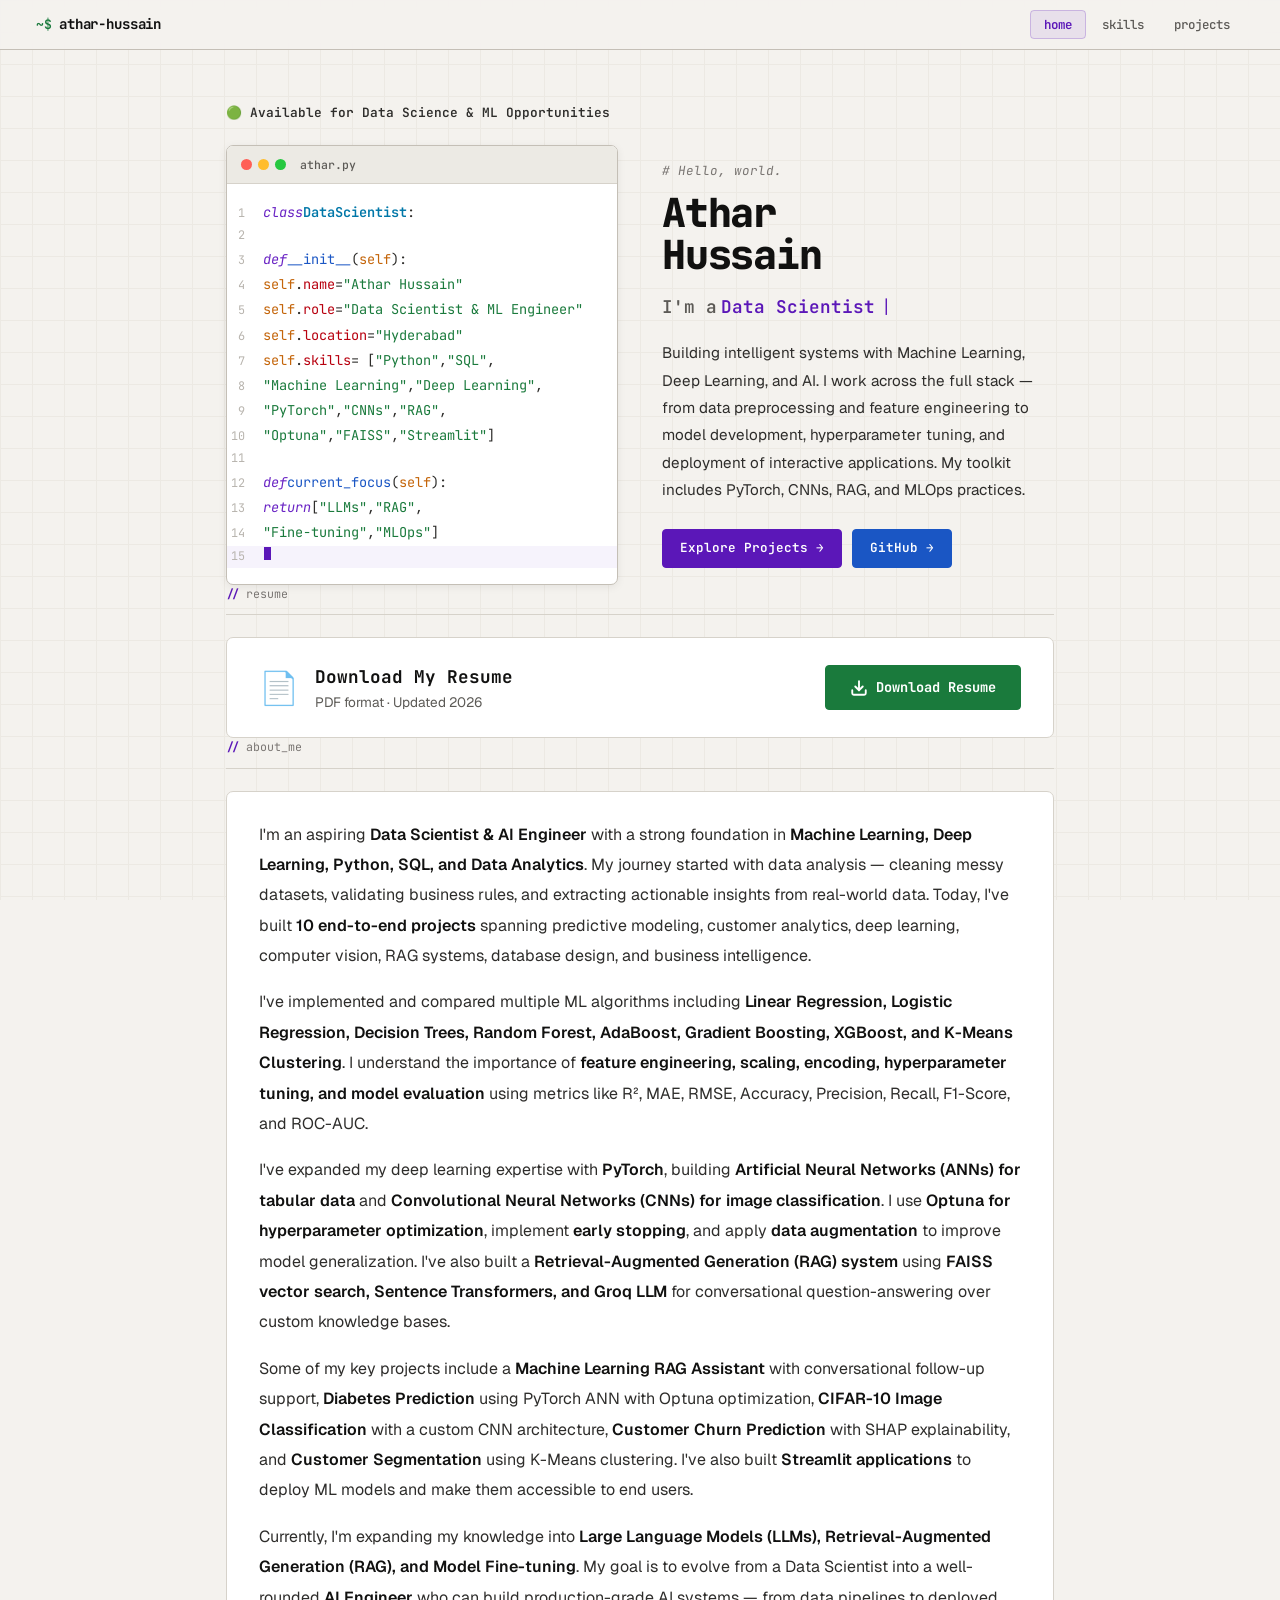
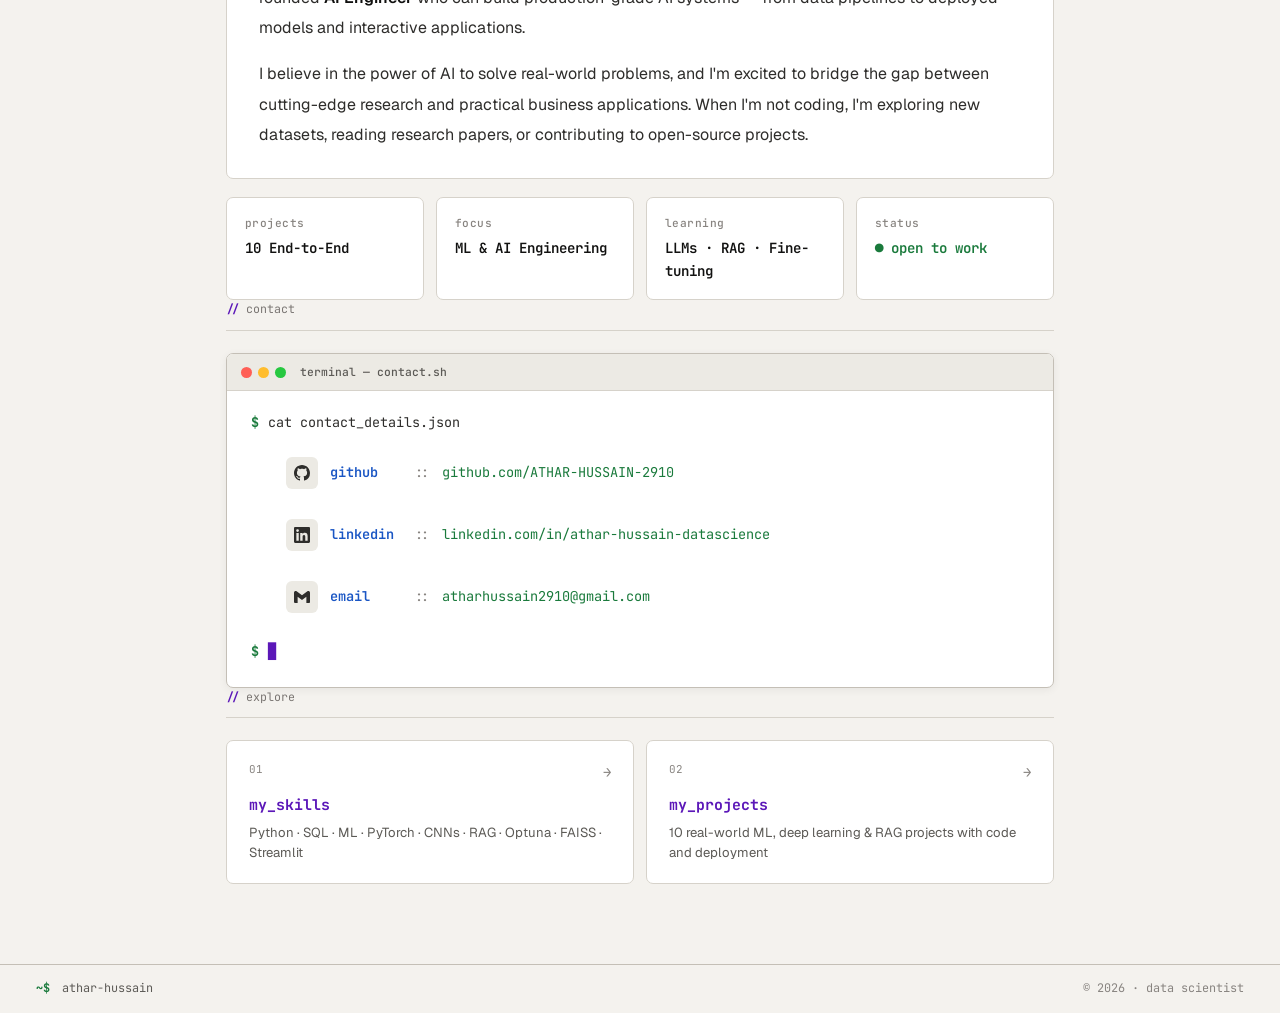
==== commit bbb7ea0e: "added my latest projects and updated the resume" ====
--- a/index.html
+++ b/index.html
@@ -46,13 +46,14 @@
                     <div class="cl i2"><span class="ln-num">5</span><span class="num">self</span><span class="pun">.</span><span class="attr">role</span> <span class="pun">=</span> <span class="str">"Data Scientist &amp; ML Engineer"</span></div>
                     <div class="cl i2"><span class="ln-num">6</span><span class="num">self</span><span class="pun">.</span><span class="attr">location</span> <span class="pun">=</span> <span class="str">"Hyderabad"</span></div>
                     <div class="cl i2"><span class="ln-num">7</span><span class="num">self</span><span class="pun">.</span><span class="attr">skills</span> <span class="pun">= [</span><span class="str">"Python"</span><span class="pun">,</span> <span class="str">"SQL"</span><span class="pun">,</span></div>
-                    <div class="cl i3"><span class="ln-num">8</span><span class="str">"Machine Learning"</span><span class="pun">,</span> <span class="str">"Pandas"</span><span class="pun">,</span></div>
-                    <div class="cl i3"><span class="ln-num">9</span><span class="str">"Scikit-learn"</span><span class="pun">,</span> <span class="str">"Power BI"</span><span class="pun">]</span></div>
-                    <div class="cl i0"><span class="ln-num">10</span></div>
-                    <div class="cl i1"><span class="ln-num">11</span><span class="kw">def</span><span class="fn"> current_focus</span><span class="pun">(</span><span class="num">self</span><span class="pun">):</span></div>
-                    <div class="cl i2"><span class="ln-num">12</span><span class="kw">return</span> <span class="pun">[</span><span class="str">"Deep Learning"</span><span class="pun">,</span></div>
-                    <div class="cl i3"><span class="ln-num">13</span><span class="str">"NLP"</span><span class="pun">,</span> <span class="str">"MLOps"</span><span class="pun">]</span></div>
-                    <div class="cl i2 hi"><span class="ln-num">14</span><span class="cursor"></span></div>
+                    <div class="cl i3"><span class="ln-num">8</span><span class="str">"Machine Learning"</span><span class="pun">,</span> <span class="str">"Deep Learning"</span><span class="pun">,</span></div>
+                    <div class="cl i3"><span class="ln-num">9</span><span class="str">"PyTorch"</span><span class="pun">,</span> <span class="str">"CNNs"</span><span class="pun">,</span> <span class="str">"RAG"</span><span class="pun">,</span></div>
+                    <div class="cl i3"><span class="ln-num">10</span><span class="str">"Optuna"</span><span class="pun">,</span> <span class="str">"FAISS"</span><span class="pun">,</span> <span class="str">"Streamlit"</span><span class="pun">]</span></div>
+                    <div class="cl i0"><span class="ln-num">11</span></div>
+                    <div class="cl i1"><span class="ln-num">12</span><span class="kw">def</span><span class="fn"> current_focus</span><span class="pun">(</span><span class="num">self</span><span class="pun">):</span></div>
+                    <div class="cl i2"><span class="ln-num">13</span><span class="kw">return</span> <span class="pun">[</span><span class="str">"LLMs"</span><span class="pun">,</span> <span class="str">"RAG"</span><span class="pun">,</span></div>
+                    <div class="cl i3"><span class="ln-num">14</span><span class="str">"Fine-tuning"</span><span class="pun">,</span> <span class="str">"MLOps"</span><span class="pun">]</span></div>
+                    <div class="cl i2 hi"><span class="ln-num">15</span><span class="cursor"></span></div>
                 </div>
             </div>
             <!-- HERO TEXT -->
@@ -64,7 +65,7 @@
                     <span id="typing-text" class="typing-dynamic"></span>
                     <span class="typing-cursor">|</span>
                 </div>
-                <p class="h-desc">Building intelligent systems with Machine Learning while uncovering insights through Data Analytics. I build end-to-end ML solutions — from cleaning data and engineering features to training models and deploying insights.</p>
+                <p class="h-desc">Building intelligent systems with Machine Learning, Deep Learning, and AI. I work across the full stack — from data preprocessing and feature engineering to model development, hyperparameter tuning, and deployment of interactive applications. My toolkit includes PyTorch, CNNs, RAG, and MLOps practices.</p>
                 
                 <div class="h-actions">
                     <a href="projects.html" class="btn btn-fill">Explore Projects →</a>
@@ -86,7 +87,7 @@
                         <p class="resume-desc">PDF format · Updated 2026</p>
                     </div>
                 </div>
-                <a href="assets/athar_hussain_resume.pdf" download class="btn btn-resume">
+                <a href="\assets\Athar_Hussain_Resume_2910.pdf" download class="btn btn-resume">
                     <svg viewBox="0 0 24 24" fill="none" stroke="currentColor" stroke-width="2.5" stroke-linecap="round" stroke-linejoin="round" width="18" height="18">
                         <path d="M21 15v4a2 2 0 0 1-2 2H5a2 2 0 0 1-2-2v-4"/>
                         <polyline points="7 10 12 15 17 10"/>
@@ -102,20 +103,22 @@
     <section class="about-section">
         <div class="sh"><span class="sh-tag">about_me</span></div>
         <div class="about-full">
-            <p>I'm an aspiring <strong>Data Scientist & AI Engineer</strong> with a strong foundation in <strong>Machine Learning, Python, SQL, and Data Analytics</strong>. My journey started with data analysis — cleaning messy datasets, validating business rules, and extracting actionable insights from real-world data. Today, I've built <strong>7 end-to-end projects</strong> spanning predictive modeling, customer analytics, database design, and business intelligence.</p>
+            <p>I'm an aspiring <strong>Data Scientist & AI Engineer</strong> with a strong foundation in <strong>Machine Learning, Deep Learning, Python, SQL, and Data Analytics</strong>. My journey started with data analysis — cleaning messy datasets, validating business rules, and extracting actionable insights from real-world data. Today, I've built <strong>10 end-to-end projects</strong> spanning predictive modeling, customer analytics, deep learning, computer vision, RAG systems, database design, and business intelligence.</p>
             
             <p>I've implemented and compared multiple ML algorithms including <strong>Linear Regression, Logistic Regression, Decision Trees, Random Forest, AdaBoost, Gradient Boosting, XGBoost, and K-Means Clustering</strong>. I understand the importance of <strong>feature engineering, scaling, encoding, hyperparameter tuning, and model evaluation</strong> using metrics like R², MAE, RMSE, Accuracy, Precision, Recall, F1-Score, and ROC-AUC.</p>
             
-            <p>Some of my key projects include <strong>Customer Churn Prediction</strong> with SHAP explainability, <strong>Customer Segmentation</strong> using K-Means, <strong>House Price Prediction</strong> with multiple regression models, and a complete <strong>SQL database design project</strong> with 85 business queries. I've also built <strong>Streamlit applications</strong> to deploy ML models and make them accessible.</p>
-            
-            <p>Currently, I'm expanding my knowledge into <strong>Large Language Models (LLMs), Retrieval-Augmented Generation (RAG), and Model Fine-tuning</strong>. My goal is to evolve from a Data Scientist into a well-rounded <strong>AI Engineer</strong> who can build production-grade AI systems — from data pipelines to deployed models.</p>
+            <p>I've expanded my deep learning expertise with <strong>PyTorch</strong>, building <strong>Artificial Neural Networks (ANNs) for tabular data</strong> and <strong>Convolutional Neural Networks (CNNs) for image classification</strong>. I use <strong>Optuna for hyperparameter optimization</strong>, implement <strong>early stopping</strong>, and apply <strong>data augmentation</strong> to improve model generalization. I've also built a <strong>Retrieval-Augmented Generation (RAG) system</strong> using <strong>FAISS vector search, Sentence Transformers, and Groq LLM</strong> for conversational question-answering over custom knowledge bases.</p>
+            
+            <p>Some of my key projects include a <strong>Machine Learning RAG Assistant</strong> with conversational follow-up support, <strong>Diabetes Prediction</strong> using PyTorch ANN with Optuna optimization, <strong>CIFAR-10 Image Classification</strong> with a custom CNN architecture, <strong>Customer Churn Prediction</strong> with SHAP explainability, and <strong>Customer Segmentation</strong> using K-Means clustering. I've also built <strong>Streamlit applications</strong> to deploy ML models and make them accessible to end users.</p>
+            
+            <p>Currently, I'm expanding my knowledge into <strong>Large Language Models (LLMs), Retrieval-Augmented Generation (RAG), and Model Fine-tuning</strong>. My goal is to evolve from a Data Scientist into a well-rounded <strong>AI Engineer</strong> who can build production-grade AI systems — from data pipelines to deployed models and interactive applications.</p>
             
             <p>I believe in the power of AI to solve real-world problems, and I'm excited to bridge the gap between cutting-edge research and practical business applications. When I'm not coding, I'm exploring new datasets, reading research papers, or contributing to open-source projects.</p>
         </div>
         <div class="stat-row">
             <div class="stat-item">
                 <span class="s-key">projects</span>
-                <span class="s-val">7 End-to-End</span>
+                <span class="s-val">10 End-to-End</span>
             </div>
             <div class="stat-item">
                 <span class="s-key">focus</span>
@@ -191,7 +194,7 @@
                     <span class="ec-a">→</span>
                 </div>
                 <span class="ec-t">my_skills</span>
-                <span class="ec-d">Python · SQL · Machine Learning · Pandas · Scikit-learn · Power BI</span>
+                <span class="ec-d">Python · SQL · ML · PyTorch · CNNs · RAG · Optuna · FAISS · Streamlit</span>
             </a>
             <a href="projects.html" class="ex-card">
                 <div class="ec-top">
@@ -199,7 +202,7 @@
                     <span class="ec-a">→</span>
                 </div>
                 <span class="ec-t">my_projects</span>
-                <span class="ec-d">Real-world ML & data analysis with code, charts, and key insights</span>
+                <span class="ec-d">10 real-world ML, deep learning & RAG projects with code and deployment</span>
             </a>
         </div>
     </section>
@@ -218,8 +221,8 @@
     "Data Scientist",
     "Machine Learning Engineer",
     "Python Developer",
-    "Data Analyst",
-    "AI Engineer"
+    "AI Engineer",
+    "Deep Learning Enthusiast"
 ];
 
 let roleIndex = 0;
--- a/style.css
+++ b/style.css
@@ -24,6 +24,7 @@
     --accent:   #5B17B8;
     --accent-2: #1A56C4;
     --green:    #1A7A3C;
+    --streamlit: #FF4B4B;
 
     --mono: 'JetBrains Mono', 'Fira Code', monospace;
     --sans: 'Geist', system-ui, sans-serif;
@@ -279,6 +280,31 @@
 }
 .btn-out:hover { background: #1440A0; border-color: #1440A0; color: #fff; transform: translateY(-1px); box-shadow: 0 4px 12px rgba(26,86,196,0.25); }
 
+/* ── STREAMLIT BUTTON ───────────────────────────────────── */
+.btn-streamlit {
+    background: var(--streamlit);
+    color: #fff;
+    border-color: var(--streamlit);
+    padding: 8px 17px;
+    font-size: 0.79rem;
+    font-weight: 600;
+    border-radius: var(--r2);
+    text-decoration: none;
+    display: inline-flex;
+    align-items: center;
+    gap: 8px;
+    transition: var(--t);
+    font-family: var(--mono);
+}
+
+.btn-streamlit:hover {
+    background: #E04040;
+    border-color: #E04040;
+    transform: translateY(-1px);
+    box-shadow: 0 4px 12px rgba(255,75,75,0.35);
+    color: #fff;
+}
+
 /* ── RESUME BUTTON ───────────────────────────────────────── */
 .btn-resume {
     background: var(--green);
@@ -646,7 +672,16 @@
 .pj-meta {
     display:flex; align-items:center; gap:9px; margin-bottom:10px;
 }
-.pj-num { font-size:0.68rem; color:var(--text-dim); letter-spacing:.08em; }
+.pj-num { 
+    font-size:0.85rem; 
+    color:var(--accent); 
+    letter-spacing:.08em;
+    font-weight: 700;
+    background: rgba(91,23,184,0.08);
+    padding: 2px 12px;
+    border-radius: 4px;
+    border: 1px solid rgba(91,23,184,0.15);
+}
 .pj-badge {
     font-family:var(--mono); font-size:0.62rem; font-weight:600;
     padding: 2px 8px; border-radius:3px;
@@ -780,48 +815,66 @@
 /* ──── MAGICAL RESPONSIVE BREAKPOINTS ──────────────── */
 /* ─══════════════════════════════════════════════════─ */
 
-/* ── MOBILE FIRST (DEFAULT) ────────────────────────────── */
-/* Everything below 740px gets mobile-first styling */
+/* ── MOBILE (max-width: 740px) ──────────────────────────── */
+/* BIGGER NAVIGATION AND PROJECT NUMBERS */
 
 @media (max-width: 740px) {
-    /* ── NAV: Always visible, no hamburger ── */
+    /* ── NAV: ALWAYS VISIBLE, BIGGER ── */
     nav {
-        padding: 0 16px;
+        padding: 0 12px;
         flex-wrap: wrap;
         height: auto;
-        min-height: 50px;
+        min-height: 70px;
         gap: 4px;
+        background: rgba(244,242,238,0.98);
+        border-bottom: 2px solid var(--border-s);
     }
     
     nav ul {
         display: flex !important;
-        gap: 0px;
+        gap: 6px;
         width: 100%;
         justify-content: center;
-        padding: 6px 0 8px 0;
+        padding: 10px 0 12px 0;
         border-top: 1px solid var(--border);
         background: rgba(244,242,238,0.98);
         flex-wrap: wrap;
     }
     
     nav ul li a {
-        font-size: 0.7rem;
-        padding: 4px 10px;
+        font-size: 1.1rem;
+        font-weight: 700;
+        padding: 10px 22px;
         display: inline-block;
+        border-radius: 8px;
+        letter-spacing: 0.03em;
+        background: rgba(244,242,238,0.5);
+    }
+    
+    nav ul li a:hover {
+        background: var(--bg-2);
+    }
+    
+    nav ul li a.active {
+        background: rgba(91,23,184,0.15);
+        border-color: rgba(91,23,184,0.4);
+        font-weight: 800;
+        color: var(--accent);
     }
     
     .nav-logo {
-        font-size: 0.8rem;
+        font-size: 1.1rem;
+        font-weight: 800;
     }
     
     .nav-prompt {
-        font-size: 0.7rem;
+        font-size: 0.9rem;
     }
     
     .nav-brand {
         width: 100%;
         justify-content: center;
-        padding: 6px 0;
+        padding: 10px 0 6px 0;
     }
     
     /* ── Container ── */
@@ -1146,6 +1199,14 @@
         width: 100%;
         justify-content: center;
     }
+
+    /* ── Streamlit Button Mobile ── */
+    .btn-streamlit {
+        font-size: 0.72rem;
+        padding: 8px 14px;
+        width: 100%;
+        justify-content: center;
+    }
     
     /* ── Project Images - Mobile ── */
     .shots {
@@ -1177,6 +1238,30 @@
     /* ── Page Header ── */
     .ph {
         margin-bottom: 20px !important;
+    }
+
+    /* ── PROJECT NUMBER - BIGGER ON MOBILE ── */
+    .pj-num {
+        font-size: 1.1rem !important;
+        font-weight: 800 !important;
+        padding: 4px 18px !important;
+        background: rgba(91,23,184,0.15) !important;
+        border: 2px solid rgba(91,23,184,0.25) !important;
+        border-radius: 6px !important;
+        color: var(--accent) !important;
+        letter-spacing: 0.05em !important;
+    }
+
+    /* ── Project action buttons - stack vertically ── */
+    .pj-sec[style*="display:flex"] {
+        flex-direction: column !important;
+        gap: 8px !important;
+    }
+
+    .pj-sec[style*="display:flex"] .gh-btn,
+    .pj-sec[style*="display:flex"] .btn-streamlit {
+        width: 100% !important;
+        justify-content: center !important;
     }
 }
 
@@ -1240,6 +1325,12 @@
     .btn-resume {
         padding: 8px 18px;
     }
+
+    /* ── Streamlit Button Tablet ── */
+    .btn-streamlit {
+        padding: 8px 14px;
+        font-size: 0.75rem;
+    }
 }
 
 /* ── DESKTOP (1025px+) ── */
@@ -1279,6 +1370,10 @@
         transform: translateY(-2px);
         box-shadow: 0 4px 20px rgba(0,0,0,0.08);
     }
+
+    .btn-streamlit:hover {
+        transform: translateY(-1px);
+    }
 }
 
 /* ── VERY SMALL PHONES (max-width: 400px) ──────────────── */
@@ -1330,12 +1425,12 @@
     }
     
     nav ul li a {
-        font-size: 0.62rem;
-        padding: 3px 7px;
+        font-size: 1rem;
+        padding: 8px 14px;
     }
     
     .nav-logo {
-        font-size: 0.7rem;
+        font-size: 0.9rem;
     }
     
     .shot-img-wrap {
@@ -1345,6 +1440,16 @@
     
     .shot-img-wrap img {
         max-height: 200px;
+    }
+    
+    .pj-num {
+        font-size: 1rem !important;
+        padding: 3px 14px !important;
+    }
+
+    .btn-streamlit {
+        font-size: 0.68rem;
+        padding: 6px 12px;
     }
 }
 
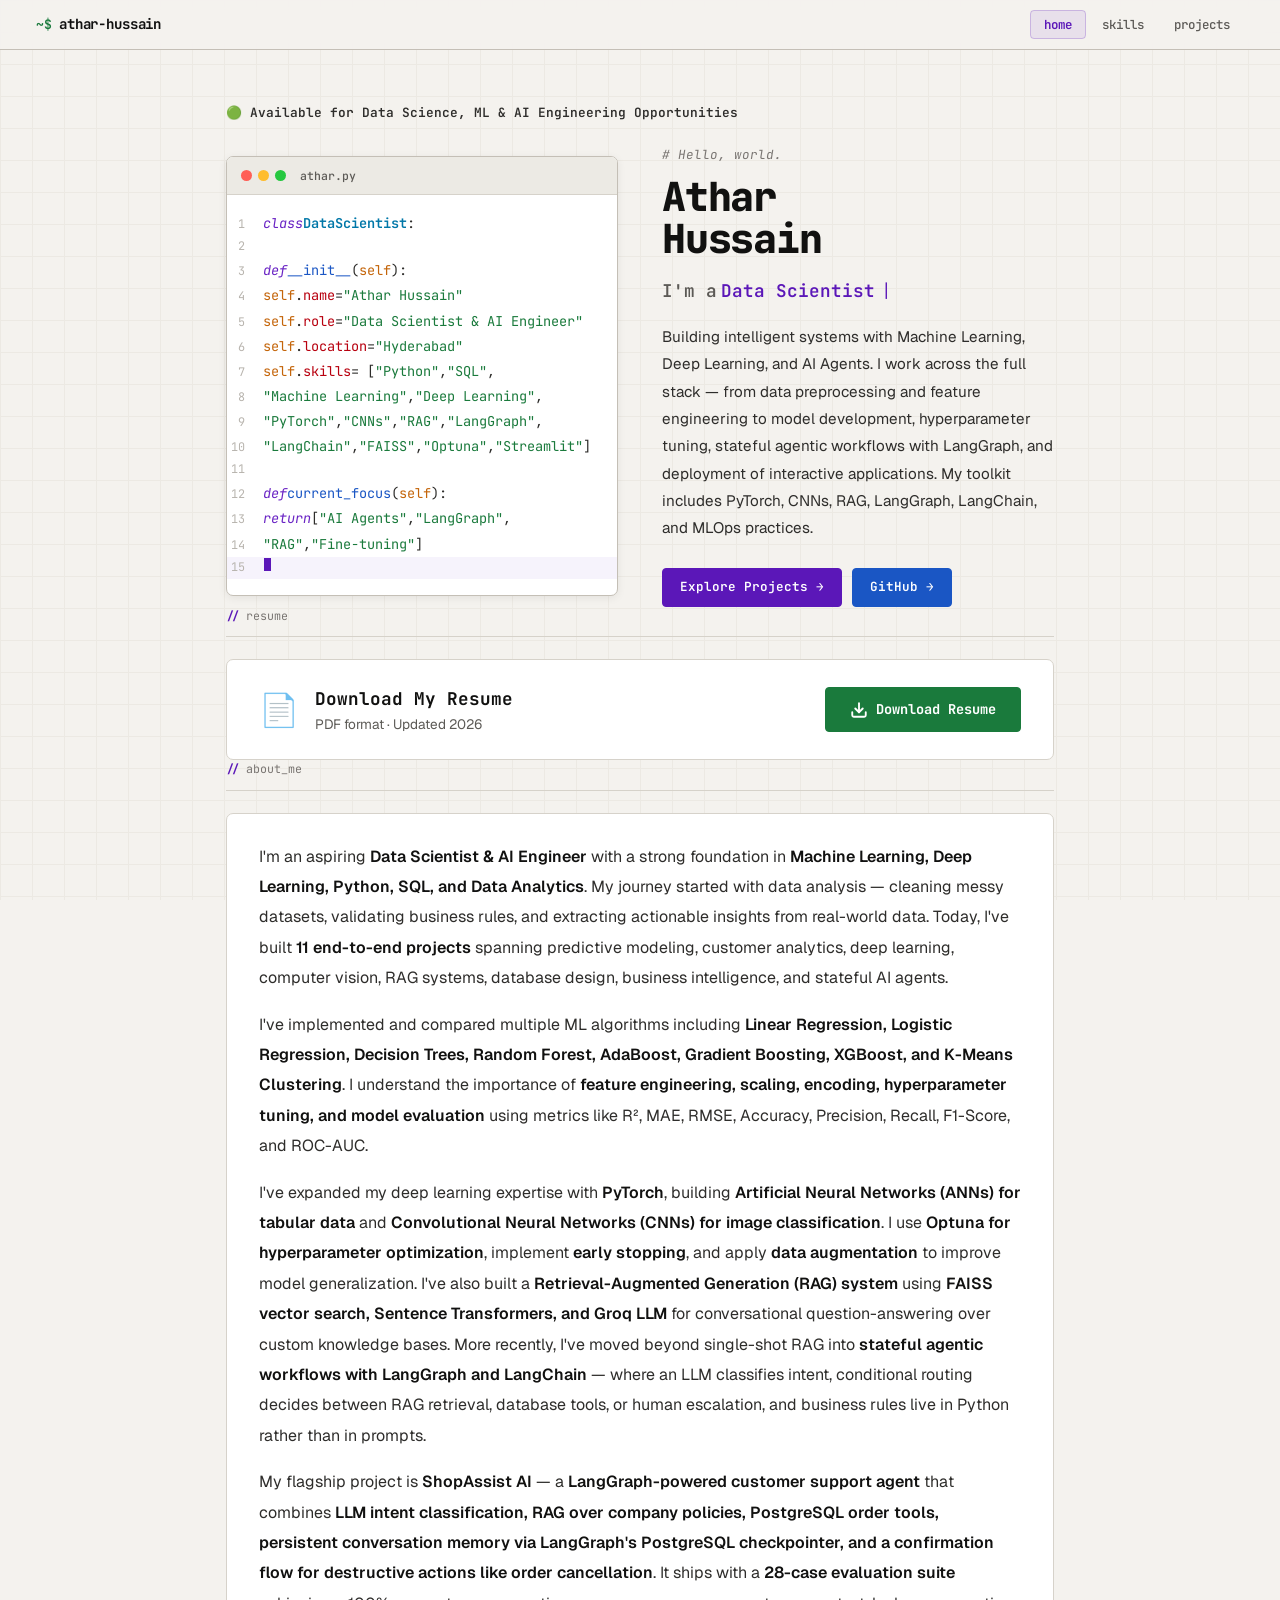
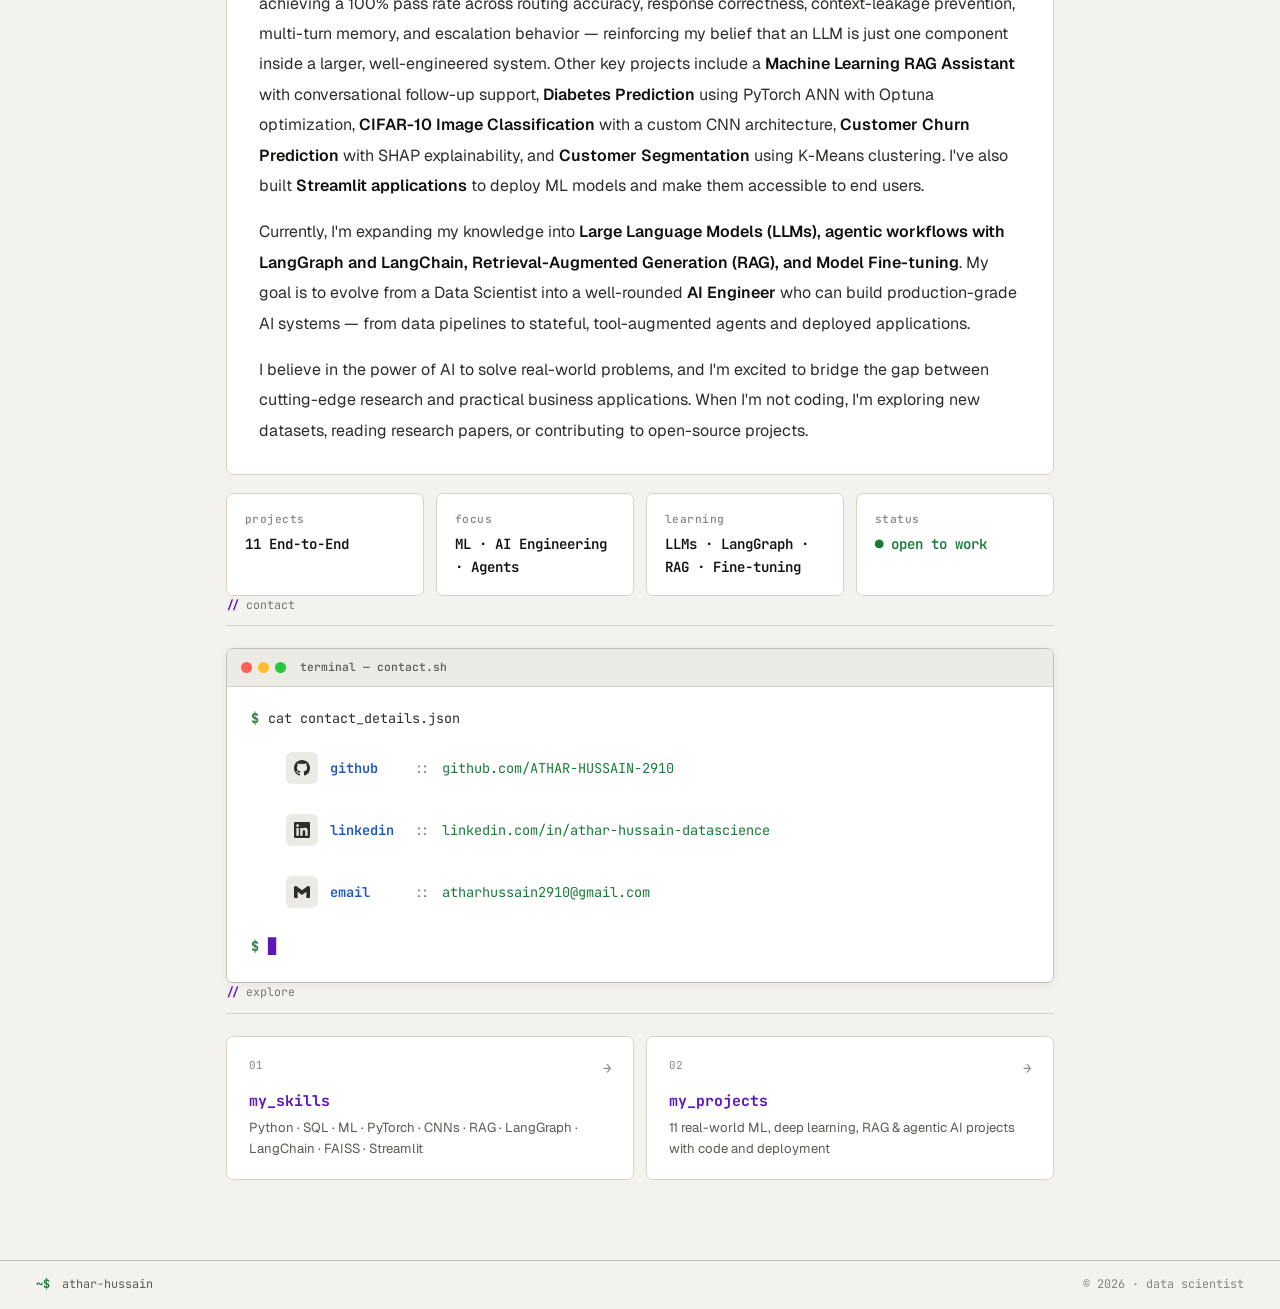
==== commit 869dcc6b: "Add ShopAssist AI project, update skills and about section" ====
--- a/index.html
+++ b/index.html
@@ -28,7 +28,7 @@
 
     <!-- HERO SECTION -->
     <section class="hero-section">
-        <p class="hero-intro">🟢 Available for Data Science & ML Opportunities</p>
+        <p class="hero-intro">🟢 Available for Data Science, ML & AI Engineering Opportunities</p>
         <div class="hero-split">
             <!-- CODE CARD -->
             <div class="code-card">
@@ -43,16 +43,16 @@
                     <div class="cl i0"><span class="ln-num">2</span></div>
                     <div class="cl i1"><span class="ln-num">3</span><span class="kw">def</span><span class="fn"> __init__</span><span class="pun">(</span><span class="num">self</span><span class="pun">):</span></div>
                     <div class="cl i2"><span class="ln-num">4</span><span class="num">self</span><span class="pun">.</span><span class="attr">name</span> <span class="pun">=</span> <span class="str">"Athar Hussain"</span></div>
-                    <div class="cl i2"><span class="ln-num">5</span><span class="num">self</span><span class="pun">.</span><span class="attr">role</span> <span class="pun">=</span> <span class="str">"Data Scientist &amp; ML Engineer"</span></div>
+                    <div class="cl i2"><span class="ln-num">5</span><span class="num">self</span><span class="pun">.</span><span class="attr">role</span> <span class="pun">=</span> <span class="str">"Data Scientist &amp; AI Engineer"</span></div>
                     <div class="cl i2"><span class="ln-num">6</span><span class="num">self</span><span class="pun">.</span><span class="attr">location</span> <span class="pun">=</span> <span class="str">"Hyderabad"</span></div>
                     <div class="cl i2"><span class="ln-num">7</span><span class="num">self</span><span class="pun">.</span><span class="attr">skills</span> <span class="pun">= [</span><span class="str">"Python"</span><span class="pun">,</span> <span class="str">"SQL"</span><span class="pun">,</span></div>
                     <div class="cl i3"><span class="ln-num">8</span><span class="str">"Machine Learning"</span><span class="pun">,</span> <span class="str">"Deep Learning"</span><span class="pun">,</span></div>
-                    <div class="cl i3"><span class="ln-num">9</span><span class="str">"PyTorch"</span><span class="pun">,</span> <span class="str">"CNNs"</span><span class="pun">,</span> <span class="str">"RAG"</span><span class="pun">,</span></div>
-                    <div class="cl i3"><span class="ln-num">10</span><span class="str">"Optuna"</span><span class="pun">,</span> <span class="str">"FAISS"</span><span class="pun">,</span> <span class="str">"Streamlit"</span><span class="pun">]</span></div>
+                    <div class="cl i3"><span class="ln-num">9</span><span class="str">"PyTorch"</span><span class="pun">,</span> <span class="str">"CNNs"</span><span class="pun">,</span> <span class="str">"RAG"</span><span class="pun">,</span> <span class="str">"LangGraph"</span><span class="pun">,</span></div>
+                    <div class="cl i3"><span class="ln-num">10</span><span class="str">"LangChain"</span><span class="pun">,</span> <span class="str">"FAISS"</span><span class="pun">,</span> <span class="str">"Optuna"</span><span class="pun">,</span> <span class="str">"Streamlit"</span><span class="pun">]</span></div>
                     <div class="cl i0"><span class="ln-num">11</span></div>
                     <div class="cl i1"><span class="ln-num">12</span><span class="kw">def</span><span class="fn"> current_focus</span><span class="pun">(</span><span class="num">self</span><span class="pun">):</span></div>
-                    <div class="cl i2"><span class="ln-num">13</span><span class="kw">return</span> <span class="pun">[</span><span class="str">"LLMs"</span><span class="pun">,</span> <span class="str">"RAG"</span><span class="pun">,</span></div>
-                    <div class="cl i3"><span class="ln-num">14</span><span class="str">"Fine-tuning"</span><span class="pun">,</span> <span class="str">"MLOps"</span><span class="pun">]</span></div>
+                    <div class="cl i2"><span class="ln-num">13</span><span class="kw">return</span> <span class="pun">[</span><span class="str">"AI Agents"</span><span class="pun">,</span> <span class="str">"LangGraph"</span><span class="pun">,</span></div>
+                    <div class="cl i3"><span class="ln-num">14</span><span class="str">"RAG"</span><span class="pun">,</span> <span class="str">"Fine-tuning"</span><span class="pun">]</span></div>
                     <div class="cl i2 hi"><span class="ln-num">15</span><span class="cursor"></span></div>
                 </div>
             </div>
@@ -65,7 +65,7 @@
                     <span id="typing-text" class="typing-dynamic"></span>
                     <span class="typing-cursor">|</span>
                 </div>
-                <p class="h-desc">Building intelligent systems with Machine Learning, Deep Learning, and AI. I work across the full stack — from data preprocessing and feature engineering to model development, hyperparameter tuning, and deployment of interactive applications. My toolkit includes PyTorch, CNNs, RAG, and MLOps practices.</p>
+                <p class="h-desc">Building intelligent systems with Machine Learning, Deep Learning, and AI Agents. I work across the full stack — from data preprocessing and feature engineering to model development, hyperparameter tuning, stateful agentic workflows with LangGraph, and deployment of interactive applications. My toolkit includes PyTorch, CNNs, RAG, LangGraph, LangChain, and MLOps practices.</p>
                 
                 <div class="h-actions">
                     <a href="projects.html" class="btn btn-fill">Explore Projects →</a>
@@ -87,7 +87,7 @@
                         <p class="resume-desc">PDF format · Updated 2026</p>
                     </div>
                 </div>
-                <a href="\assets\Athar_Hussain_Resume_2910.pdf" download class="btn btn-resume">
+                <a href="\assets\Athar_Hussain_Resume_v5.pdf" download class="btn btn-resume">
                     <svg viewBox="0 0 24 24" fill="none" stroke="currentColor" stroke-width="2.5" stroke-linecap="round" stroke-linejoin="round" width="18" height="18">
                         <path d="M21 15v4a2 2 0 0 1-2 2H5a2 2 0 0 1-2-2v-4"/>
                         <polyline points="7 10 12 15 17 10"/>
@@ -103,30 +103,30 @@
     <section class="about-section">
         <div class="sh"><span class="sh-tag">about_me</span></div>
         <div class="about-full">
-            <p>I'm an aspiring <strong>Data Scientist & AI Engineer</strong> with a strong foundation in <strong>Machine Learning, Deep Learning, Python, SQL, and Data Analytics</strong>. My journey started with data analysis — cleaning messy datasets, validating business rules, and extracting actionable insights from real-world data. Today, I've built <strong>10 end-to-end projects</strong> spanning predictive modeling, customer analytics, deep learning, computer vision, RAG systems, database design, and business intelligence.</p>
+            <p>I'm an aspiring <strong>Data Scientist & AI Engineer</strong> with a strong foundation in <strong>Machine Learning, Deep Learning, Python, SQL, and Data Analytics</strong>. My journey started with data analysis — cleaning messy datasets, validating business rules, and extracting actionable insights from real-world data. Today, I've built <strong>11 end-to-end projects</strong> spanning predictive modeling, customer analytics, deep learning, computer vision, RAG systems, database design, business intelligence, and stateful AI agents.</p>
             
             <p>I've implemented and compared multiple ML algorithms including <strong>Linear Regression, Logistic Regression, Decision Trees, Random Forest, AdaBoost, Gradient Boosting, XGBoost, and K-Means Clustering</strong>. I understand the importance of <strong>feature engineering, scaling, encoding, hyperparameter tuning, and model evaluation</strong> using metrics like R², MAE, RMSE, Accuracy, Precision, Recall, F1-Score, and ROC-AUC.</p>
             
-            <p>I've expanded my deep learning expertise with <strong>PyTorch</strong>, building <strong>Artificial Neural Networks (ANNs) for tabular data</strong> and <strong>Convolutional Neural Networks (CNNs) for image classification</strong>. I use <strong>Optuna for hyperparameter optimization</strong>, implement <strong>early stopping</strong>, and apply <strong>data augmentation</strong> to improve model generalization. I've also built a <strong>Retrieval-Augmented Generation (RAG) system</strong> using <strong>FAISS vector search, Sentence Transformers, and Groq LLM</strong> for conversational question-answering over custom knowledge bases.</p>
-            
-            <p>Some of my key projects include a <strong>Machine Learning RAG Assistant</strong> with conversational follow-up support, <strong>Diabetes Prediction</strong> using PyTorch ANN with Optuna optimization, <strong>CIFAR-10 Image Classification</strong> with a custom CNN architecture, <strong>Customer Churn Prediction</strong> with SHAP explainability, and <strong>Customer Segmentation</strong> using K-Means clustering. I've also built <strong>Streamlit applications</strong> to deploy ML models and make them accessible to end users.</p>
-            
-            <p>Currently, I'm expanding my knowledge into <strong>Large Language Models (LLMs), Retrieval-Augmented Generation (RAG), and Model Fine-tuning</strong>. My goal is to evolve from a Data Scientist into a well-rounded <strong>AI Engineer</strong> who can build production-grade AI systems — from data pipelines to deployed models and interactive applications.</p>
+            <p>I've expanded my deep learning expertise with <strong>PyTorch</strong>, building <strong>Artificial Neural Networks (ANNs) for tabular data</strong> and <strong>Convolutional Neural Networks (CNNs) for image classification</strong>. I use <strong>Optuna for hyperparameter optimization</strong>, implement <strong>early stopping</strong>, and apply <strong>data augmentation</strong> to improve model generalization. I've also built a <strong>Retrieval-Augmented Generation (RAG) system</strong> using <strong>FAISS vector search, Sentence Transformers, and Groq LLM</strong> for conversational question-answering over custom knowledge bases. More recently, I've moved beyond single-shot RAG into <strong>stateful agentic workflows with LangGraph and LangChain</strong> — where an LLM classifies intent, conditional routing decides between RAG retrieval, database tools, or human escalation, and business rules live in Python rather than in prompts.</p>
+            
+            <p>My flagship project is <strong>ShopAssist AI</strong> — a <strong>LangGraph-powered customer support agent</strong> that combines <strong>LLM intent classification, RAG over company policies, PostgreSQL order tools, persistent conversation memory via LangGraph's PostgreSQL checkpointer, and a confirmation flow for destructive actions like order cancellation</strong>. It ships with a <strong>28-case evaluation suite</strong> achieving a 100% pass rate across routing accuracy, response correctness, context-leakage prevention, multi-turn memory, and escalation behavior — reinforcing my belief that an LLM is just one component inside a larger, well-engineered system. Other key projects include a <strong>Machine Learning RAG Assistant</strong> with conversational follow-up support, <strong>Diabetes Prediction</strong> using PyTorch ANN with Optuna optimization, <strong>CIFAR-10 Image Classification</strong> with a custom CNN architecture, <strong>Customer Churn Prediction</strong> with SHAP explainability, and <strong>Customer Segmentation</strong> using K-Means clustering. I've also built <strong>Streamlit applications</strong> to deploy ML models and make them accessible to end users.</p>
+            
+            <p>Currently, I'm expanding my knowledge into <strong>Large Language Models (LLMs), agentic workflows with LangGraph and LangChain, Retrieval-Augmented Generation (RAG), and Model Fine-tuning</strong>. My goal is to evolve from a Data Scientist into a well-rounded <strong>AI Engineer</strong> who can build production-grade AI systems — from data pipelines to stateful, tool-augmented agents and deployed applications.</p>
             
             <p>I believe in the power of AI to solve real-world problems, and I'm excited to bridge the gap between cutting-edge research and practical business applications. When I'm not coding, I'm exploring new datasets, reading research papers, or contributing to open-source projects.</p>
         </div>
         <div class="stat-row">
             <div class="stat-item">
                 <span class="s-key">projects</span>
-                <span class="s-val">10 End-to-End</span>
+                <span class="s-val">11 End-to-End</span>
             </div>
             <div class="stat-item">
                 <span class="s-key">focus</span>
-                <span class="s-val">ML & AI Engineering</span>
+                <span class="s-val">ML · AI Engineering · Agents</span>
             </div>
             <div class="stat-item">
                 <span class="s-key">learning</span>
-                <span class="s-val">LLMs · RAG · Fine-tuning</span>
+                <span class="s-val">LLMs · LangGraph · RAG · Fine-tuning</span>
             </div>
             <div class="stat-item">
                 <span class="s-key">status</span>
@@ -194,7 +194,7 @@
                     <span class="ec-a">→</span>
                 </div>
                 <span class="ec-t">my_skills</span>
-                <span class="ec-d">Python · SQL · ML · PyTorch · CNNs · RAG · Optuna · FAISS · Streamlit</span>
+                <span class="ec-d">Python · SQL · ML · PyTorch · CNNs · RAG · LangGraph · LangChain · FAISS · Streamlit</span>
             </a>
             <a href="projects.html" class="ex-card">
                 <div class="ec-top">
@@ -202,7 +202,7 @@
                     <span class="ec-a">→</span>
                 </div>
                 <span class="ec-t">my_projects</span>
-                <span class="ec-d">10 real-world ML, deep learning & RAG projects with code and deployment</span>
+                <span class="ec-d">11 real-world ML, deep learning, RAG & agentic AI projects with code and deployment</span>
             </a>
         </div>
     </section>
@@ -220,7 +220,7 @@
 const roles = [
     "Data Scientist",
     "Machine Learning Engineer",
-    "Python Developer",
+    "AI Agent Developer",
     "AI Engineer",
     "Deep Learning Enthusiast"
 ];
